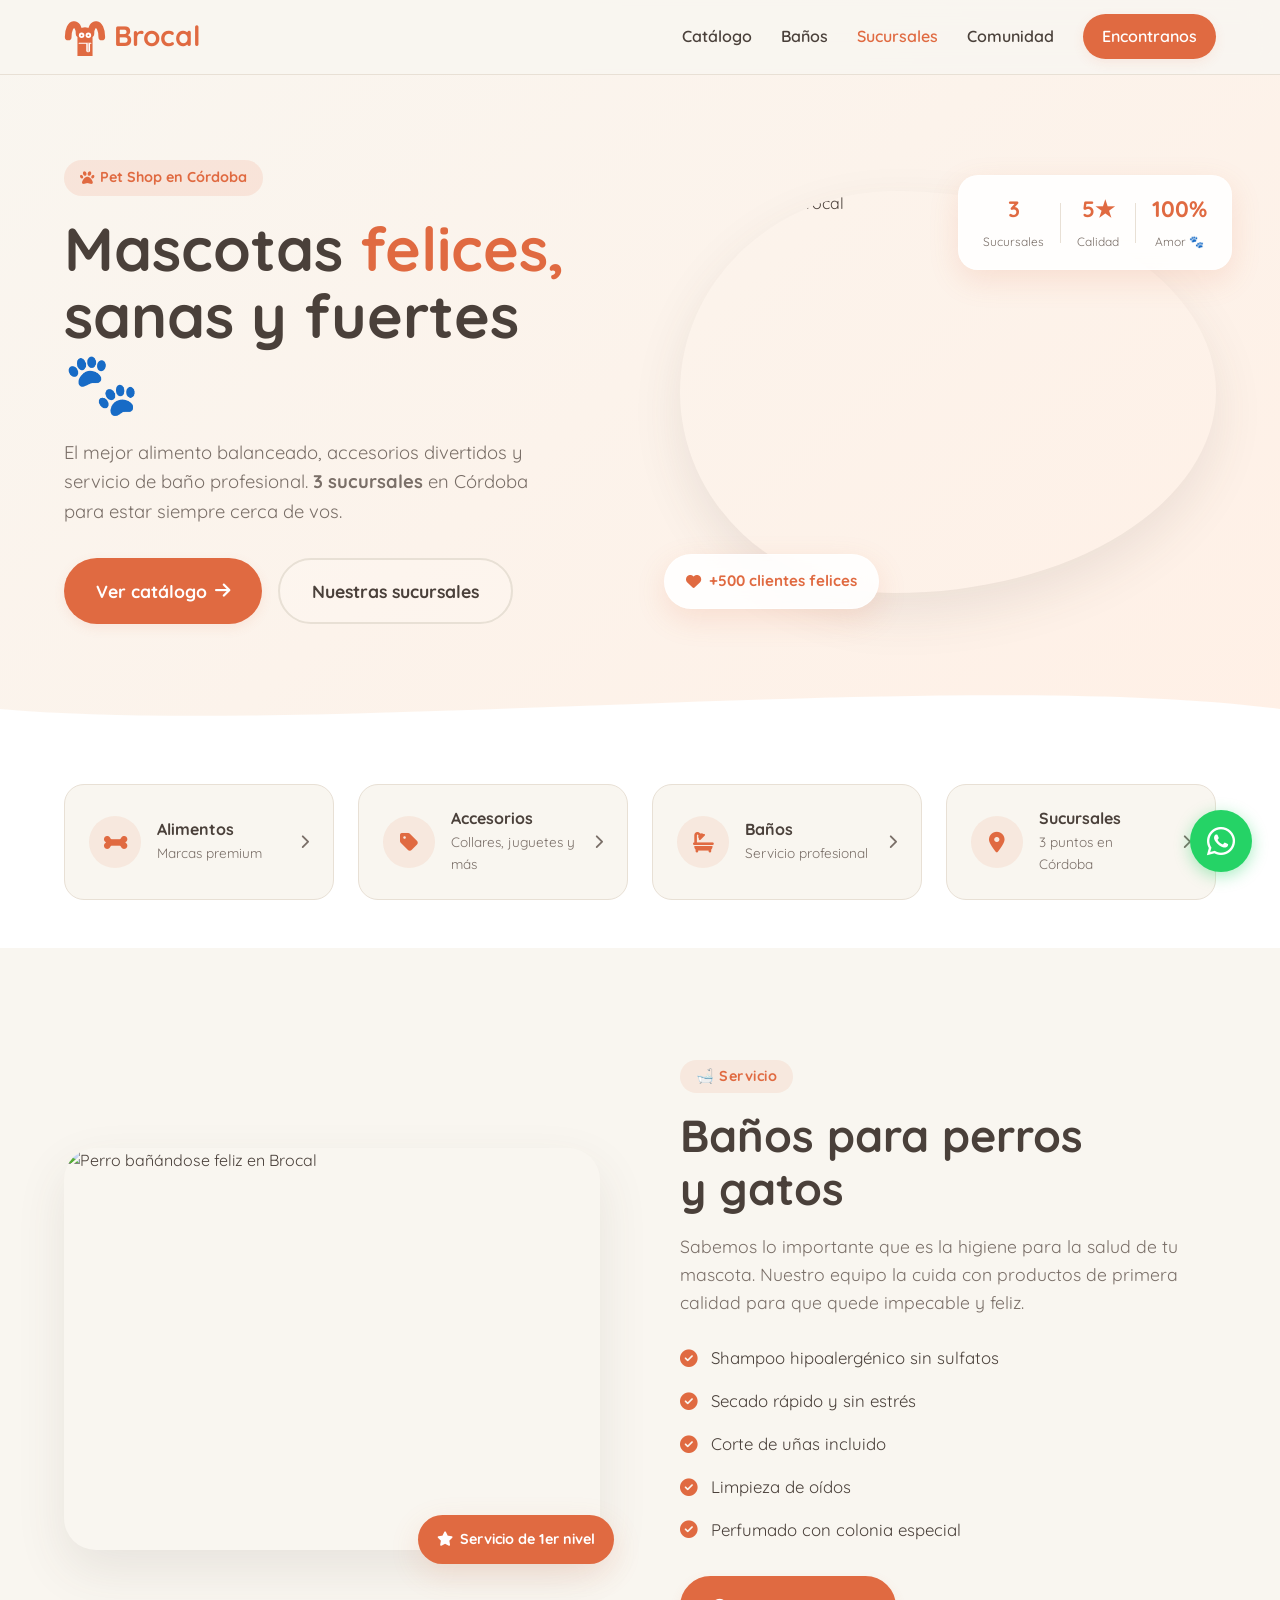
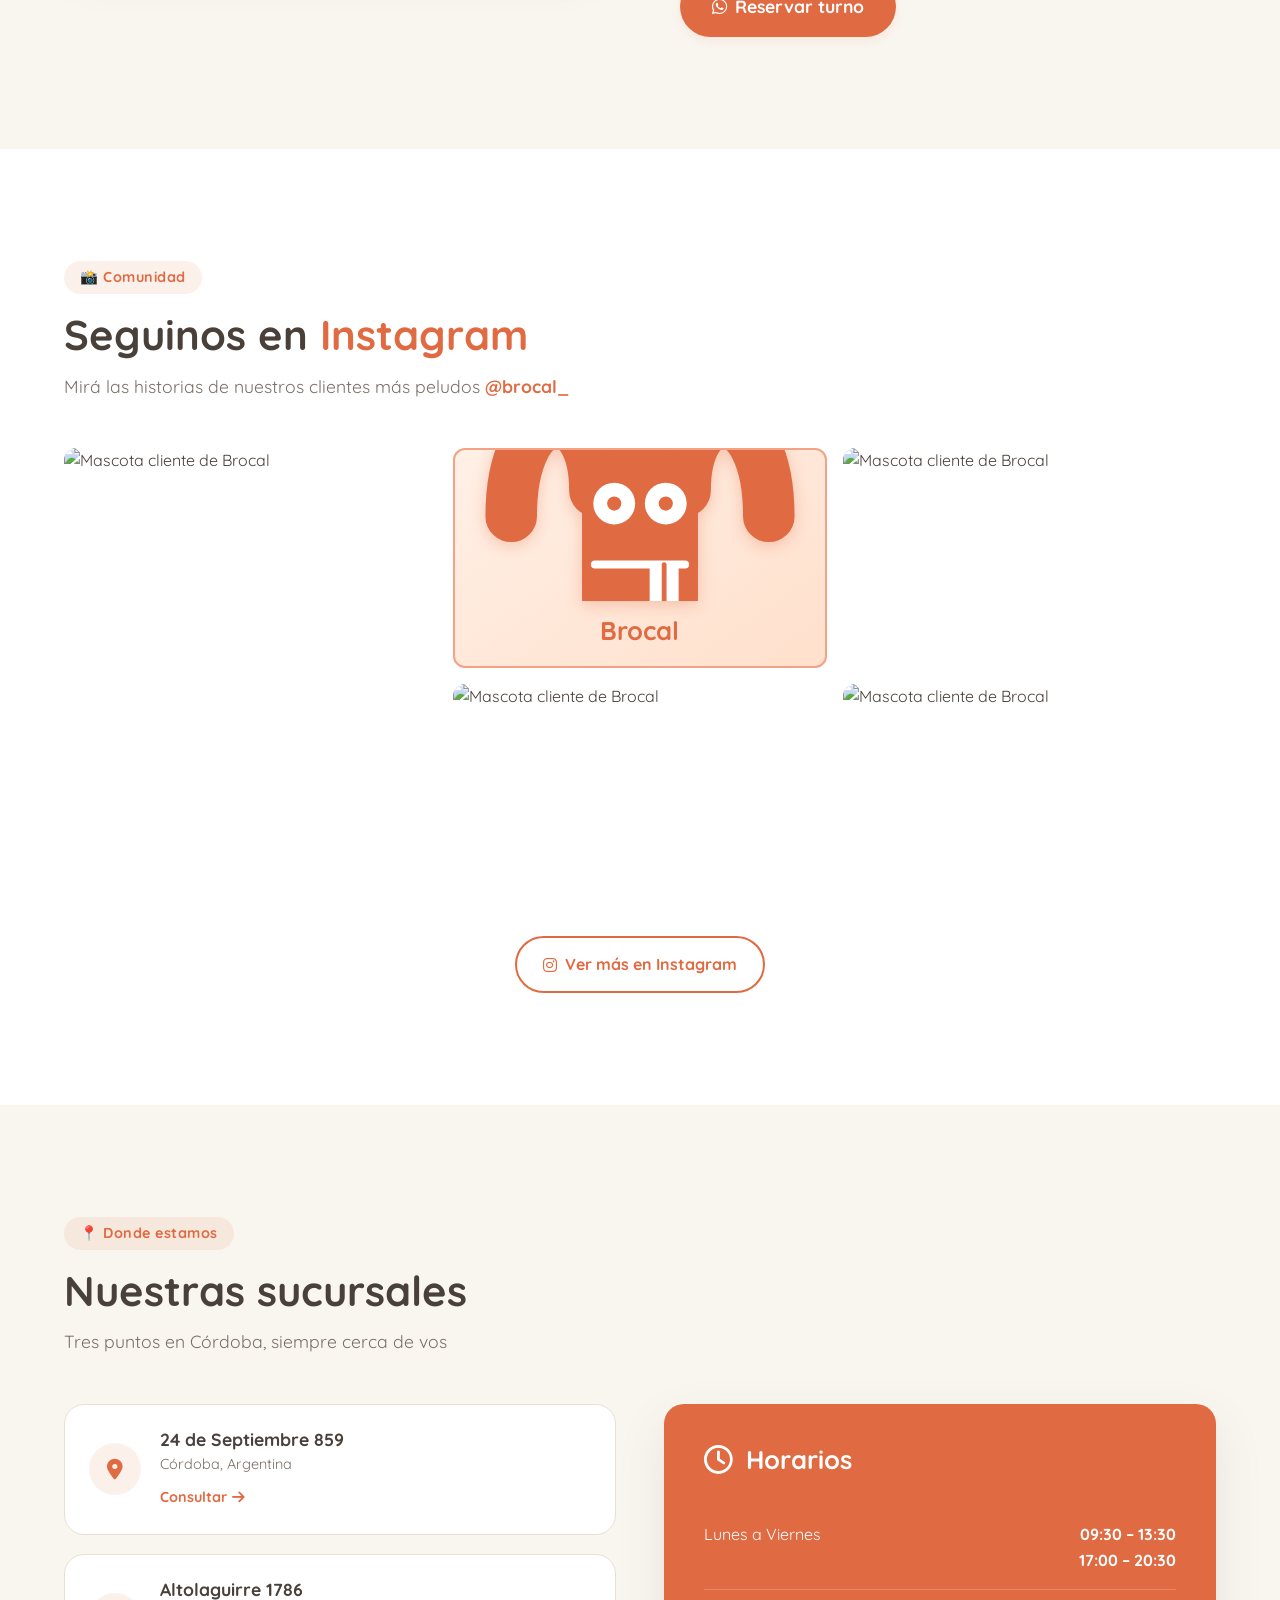
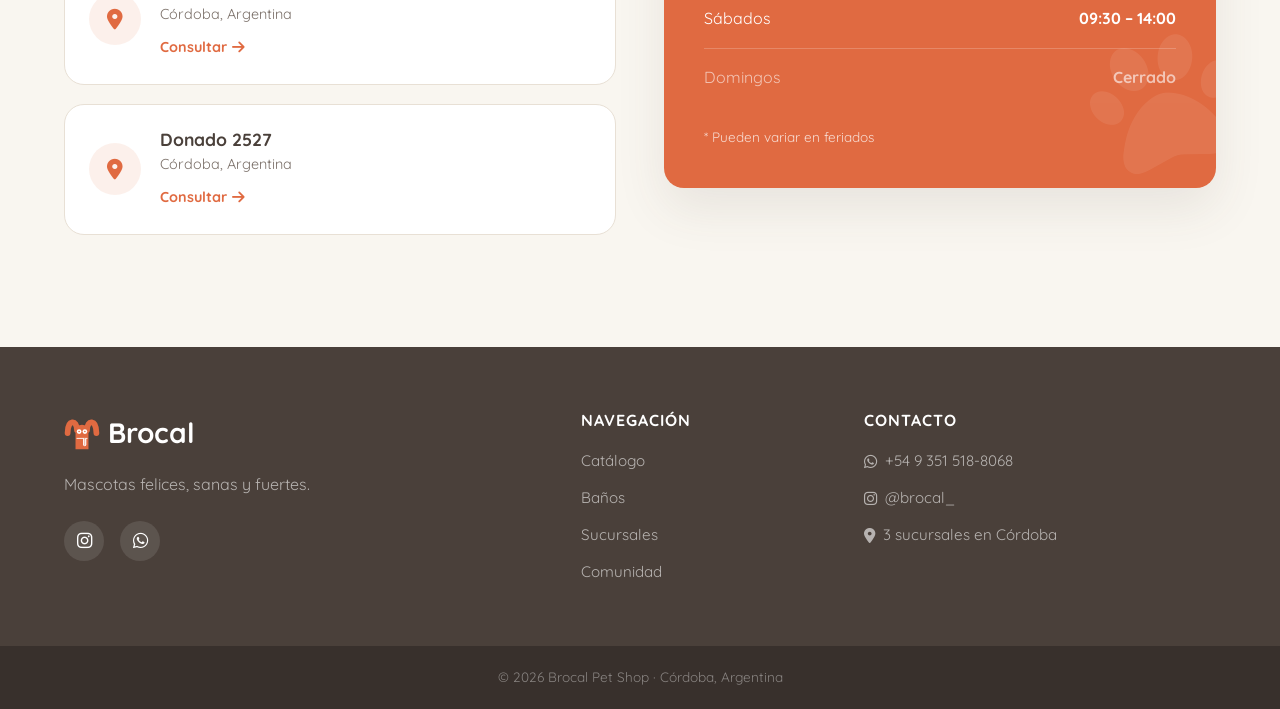
==== index.html @ 9fa0f892 "feat: initial commit Brocal landing page" ====
<!DOCTYPE html>
<html lang="es">
<head>
    <meta charset="UTF-8">
    <meta name="viewport" content="width=device-width, initial-scale=1.0">
    <title>Brocal | Mascotas felices, sanas y fuertes 🐾</title>
    <meta name="description" content="Brocal Pet Shop en Córdoba: Alimentos balanceados premium, accesorios para mascotas y servicio de baño profesional. 3 sucursales.">
    <meta name="keywords" content="pet shop cordoba, alimentos balanceados, accesorios mascotas, baños perros, brocal">
    <link rel="preconnect" href="https://fonts.googleapis.com">
    <link rel="preconnect" href="https://fonts.gstatic.com" crossorigin>
    <link href="https://fonts.googleapis.com/css2?family=Quicksand:wght@400;500;600;700&display=swap" rel="stylesheet">
    <link rel="stylesheet" href="https://cdnjs.cloudflare.com/ajax/libs/font-awesome/6.4.0/css/all.min.css">
    <link rel="stylesheet" href="style.css">
</head>
<body>

    <!-- Floating WhatsApp Button -->
    <a href="https://wa.me/5493515188068?text=Hola%20Brocal!%20Vi%20su%20p%C3%A1gina%20y%20quiero%20consultar." class="floating-wa" target="_blank" rel="noopener noreferrer" aria-label="Escribinos por WhatsApp">
        <i class="fab fa-whatsapp"></i>
        <span class="wa-tooltip">¡Escribinos!</span>
    </a>

    <!-- Navbar -->
    <header class="navbar" id="navbar">
        <div class="container nav-content">
            <a href="index.html" class="logo">
                <img src="logo.svg" alt="Brocal Logo" class="logo-img">
                <span class="logo-text">Brocal</span>
            </a>
            <nav class="nav-links" id="nav-links">
                <a href="catalogo.html">Catálogo</a>
                <a href="#banos">Baños</a>
                <a href="#sucursales">Sucursales</a>
                <a href="#galeria">Comunidad</a>
                <a href="#sucursales" class="btn btn-primary nav-cta">
                    Encontranos
                </a>
            </nav>
            <button class="hamburger" id="hamburger" aria-label="Menú">
                <span></span><span></span><span></span>
            </button>
        </div>
    </header>

    <main>
        <!-- Hero Section -->
        <section class="hero">
            <div class="container hero-content">
                <div class="hero-text" data-aos="fade-right">
                    <div class="hero-badge"><i class="fas fa-paw"></i> Pet Shop en Córdoba</div>
                    <h1>Mascotas <span class="highlight">felices,</span><br>sanas y fuertes 🐾</h1>
                    <p>El mejor alimento balanceado, accesorios divertidos y servicio de baño profesional. <strong>3 sucursales</strong> en Córdoba para estar siempre cerca de vos.</p>
                    <div class="hero-ctas">
                        <a href="catalogo.html" class="btn btn-primary btn-large">
                            Ver catálogo <i class="fas fa-arrow-right"></i>
                        </a>
                        <a href="#sucursales" class="btn btn-ghost btn-large">
                            Nuestras sucursales
                        </a>
                    </div>
                </div>
                <div class="hero-image-wrapper" data-aos="fade-left">
                    <img src="https://images.unsplash.com/photo-1543466835-00a7907e9de1?ixlib=rb-4.0.3&auto=format&fit=crop&w=800&q=80" alt="Perro feliz en Brocal" class="hero-image">
                    <div class="glass-badge">
                        <i class="fas fa-heart"></i> +500 clientes felices
                    </div>
                    <div class="hero-stats">
                        <div class="stat"><strong>3</strong><span>Sucursales</span></div>
                        <div class="stat-divider"></div>
                        <div class="stat"><strong>5★</strong><span>Calidad</span></div>
                        <div class="stat-divider"></div>
                        <div class="stat"><strong>100%</strong><span>Amor 🐾</span></div>
                    </div>
                </div>
            </div>
            <div class="hero-wave">
                <svg xmlns="http://www.w3.org/2000/svg" viewBox="0 0 1440 100" preserveAspectRatio="none">
                    <path d="M0,60 C360,100 1080,0 1440,60 L1440,100 L0,100 Z" fill="#ffffff"/>
                </svg>
            </div>
        </section>

        <!-- Services Strip -->
        <section class="services-strip">
            <div class="container">
                <div class="strip-grid">
                    <a href="catalogo.html#alimentos" class="strip-card">
                        <div class="strip-icon"><i class="fas fa-bone"></i></div>
                        <div><h3>Alimentos</h3><p>Marcas premium</p></div>
                        <i class="fas fa-chevron-right strip-arrow"></i>
                    </a>
                    <a href="catalogo.html#accesorios" class="strip-card">
                        <div class="strip-icon"><i class="fas fa-tag"></i></div>
                        <div><h3>Accesorios</h3><p>Collares, juguetes y más</p></div>
                        <i class="fas fa-chevron-right strip-arrow"></i>
                    </a>
                    <a href="#banos" class="strip-card">
                        <div class="strip-icon"><i class="fas fa-bath"></i></div>
                        <div><h3>Baños</h3><p>Servicio profesional</p></div>
                        <i class="fas fa-chevron-right strip-arrow"></i>
                    </a>
                    <a href="#sucursales" class="strip-card">
                        <div class="strip-icon"><i class="fas fa-map-marker-alt"></i></div>
                        <div><h3>Sucursales</h3><p>3 puntos en Córdoba</p></div>
                        <i class="fas fa-chevron-right strip-arrow"></i>
                    </a>
                </div>
            </div>
        </section>

        <!-- Bath Service Section -->
        <section id="banos" class="bath-service">
            <div class="container bath-content">
                <div class="bath-image" data-aos="fade-right">
                    <img src="https://images.unsplash.com/photo-1516734212186-a967f81ad0d7?ixlib=rb-4.0.3&auto=format&fit=crop&w=700&q=80" alt="Perro bañándose feliz en Brocal">
                    <div class="bath-badge"><i class="fas fa-star"></i> Servicio de 1er nivel</div>
                </div>
                <div class="bath-text" data-aos="fade-left">
                    <div class="section-tag">🛁 Servicio</div>
                    <h2>Baños para perros<br>y gatos</h2>
                    <p>Sabemos lo importante que es la higiene para la salud de tu mascota. Nuestro equipo la cuida con productos de primera calidad para que quede impecable y feliz.</p>
                    <ul class="bath-features">
                        <li><i class="fas fa-check-circle"></i> Shampoo hipoalergénico sin sulfatos</li>
                        <li><i class="fas fa-check-circle"></i> Secado rápido y sin estrés</li>
                        <li><i class="fas fa-check-circle"></i> Corte de uñas incluido</li>
                        <li><i class="fas fa-check-circle"></i> Limpieza de oídos</li>
                        <li><i class="fas fa-check-circle"></i> Perfumado con colonia especial</li>
                    </ul>
                    <a href="https://wa.me/5493515188068?text=Hola%20Brocal!%20Quiero%20reservar%20un%20turno%20de%20ba%C3%B1o." class="btn btn-primary btn-large" target="_blank">
                        <i class="fab fa-whatsapp"></i> Reservar turno
                    </a>
                </div>
            </div>
        </section>

        <!-- Gallery / Instagram Section -->
        <section id="galeria" class="gallery">
            <div class="container">
                <div class="section-tag" style="text-align:center">📸 Comunidad</div>
                <h2 class="section-title">Seguinos en <span class="highlight">Instagram</span></h2>
                <p class="section-subtitle">Mirá las historias de nuestros clientes más peludos <span>@brocal_</span></p>
                
                <div class="gallery-grid">
                    <a href="https://instagram.com/brocal_" target="_blank" class="ig-post ig-post--brand">
                        <div class="ig-brand-card">
                            <img src="logo.svg" alt="Brocal Mascota" class="ig-brand-logo">
                            <span class="ig-brand-name">Brocal</span>
                            <span class="ig-brand-tag">@brocal_</span>
                        </div>
                        <div class="ig-overlay"><i class="fab fa-instagram"></i></div>
                    </a>
                    <a href="https://instagram.com/brocal_" target="_blank" class="ig-post">
                        <img src="https://images.unsplash.com/photo-1583337130417-3346a1be7dee?ixlib=rb-4.0.3&auto=format&fit=crop&w=500&q=60" alt="Mascota cliente de Brocal">
                        <div class="ig-overlay"><i class="fab fa-instagram"></i></div>
                    </a>
                    <a href="https://instagram.com/brocal_" target="_blank" class="ig-post ig-post--large">
                        <img src="https://images.unsplash.com/photo-1537151608804-ea6f23c360fd?ixlib=rb-4.0.3&auto=format&fit=crop&w=500&q=60" alt="Mascota cliente de Brocal">
                        <div class="ig-overlay"><i class="fab fa-instagram"></i></div>
                    </a>
                    <a href="https://instagram.com/brocal_" target="_blank" class="ig-post">
                        <img src="https://images.unsplash.com/photo-1548199973-03cce0bbc87b?ixlib=rb-4.0.3&auto=format&fit=crop&w=500&q=60" alt="Mascota cliente de Brocal">
                        <div class="ig-overlay"><i class="fab fa-instagram"></i></div>
                    </a>
                    <a href="https://instagram.com/brocal_" target="_blank" class="ig-post">
                        <img src="https://images.unsplash.com/photo-1587300003388-59208cc962cb?ixlib=rb-4.0.3&auto=format&fit=crop&w=500&q=60" alt="Mascota cliente de Brocal">
                        <div class="ig-overlay"><i class="fab fa-instagram"></i></div>
                    </a>
                </div>
                
                <div class="text-center mt-4">
                    <a href="https://instagram.com/brocal_" target="_blank" class="btn btn-secondary">
                        <i class="fab fa-instagram"></i> Ver más en Instagram
                    </a>
                </div>
            </div>
        </section>

        <!-- Locations & Hours -->
        <section id="sucursales" class="locations">
            <div class="container">
                <div class="section-tag" style="text-align:center">📍 Donde estamos</div>
                <h2 class="section-title">Nuestras sucursales</h2>
                <p class="section-subtitle">Tres puntos en Córdoba, siempre cerca de vos</p>
                
                <div class="locations-content">
                    <div class="locations-cards">
                        <div class="branch-card">
                            <div class="branch-icon"><i class="fas fa-map-marker-alt"></i></div>
                            <div class="branch-info">
                                <h3>24 de Septiembre 859</h3>
                                <p>Córdoba, Argentina</p>
                                <a href="https://wa.me/5493515188068?text=Hola!%20Consulta%20sobre%20la%20sucursal%20de%2024%20de%20Septiembre" target="_blank" class="branch-cta">Consultar <i class="fas fa-arrow-right"></i></a>
                            </div>
                        </div>
                        <div class="branch-card">
                            <div class="branch-icon"><i class="fas fa-map-marker-alt"></i></div>
                            <div class="branch-info">
                                <h3>Altolaguirre 1786</h3>
                                <p>Córdoba, Argentina</p>
                                <a href="https://wa.me/5493515188068?text=Hola!%20Consulta%20sobre%20la%20sucursal%20de%20Altolaguirre" target="_blank" class="branch-cta">Consultar <i class="fas fa-arrow-right"></i></a>
                            </div>
                        </div>
                        <div class="branch-card">
                            <div class="branch-icon"><i class="fas fa-map-marker-alt"></i></div>
                            <div class="branch-info">
                                <h3>Donado 2527</h3>
                                <p>Córdoba, Argentina</p>
                                <a href="https://wa.me/5493515188068?text=Hola!%20Consulta%20sobre%20la%20sucursal%20de%20Donado" target="_blank" class="branch-cta">Consultar <i class="fas fa-arrow-right"></i></a>
                            </div>
                        </div>
                    </div>
                    
                    <div class="hours-card">
                        <div class="hours-header">
                            <i class="far fa-clock"></i>
                            <h3>Horarios</h3>
                        </div>
                        <ul class="hours-list">
                            <li>
                                <span>Lunes a Viernes</span>
                                <span>09:30 – 13:30<br>17:00 – 20:30</span>
                            </li>
                            <li>
                                <span>Sábados</span>
                                <span>09:30 – 14:00</span>
                            </li>
                            <li class="closed">
                                <span>Domingos</span>
                                <span>Cerrado</span>
                            </li>
                        </ul>
                        <p class="hours-note">* Pueden variar en feriados</p>
                    </div>
                </div>
            </div>
        </section>
    </main>

    <!-- Footer -->
    <footer>
        <div class="container footer-content">
            <div class="footer-brand">
                <a href="index.html" class="logo">
                    <img src="logo.svg" alt="Brocal Logo" class="logo-img logo-img--footer">
                    <span class="logo-text logo-text--footer">Brocal</span>
                </a>
                <p>Mascotas felices, sanas y fuertes.</p>
                <div class="footer-social">
                    <a href="https://instagram.com/brocal_" target="_blank" aria-label="Instagram"><i class="fab fa-instagram"></i></a>
                    <a href="https://wa.me/5493515188068" target="_blank" aria-label="WhatsApp"><i class="fab fa-whatsapp"></i></a>
                </div>
            </div>
            
            <div class="footer-links">
                <h4>Navegación</h4>
                <a href="catalogo.html">Catálogo</a>
                <a href="#banos">Baños</a>
                <a href="#sucursales">Sucursales</a>
                <a href="#galeria">Comunidad</a>
            </div>

            <div class="footer-contact">
                <h4>Contacto</h4>
                <a href="https://wa.me/5493515188068" target="_blank"><i class="fab fa-whatsapp"></i> +54 9 351 518-8068</a>
                <a href="https://instagram.com/brocal_" target="_blank"><i class="fab fa-instagram"></i> @brocal_</a>
                <a href="#sucursales"><i class="fas fa-map-marker-alt"></i> 3 sucursales en Córdoba</a>
            </div>
        </div>
        <div class="footer-bottom">
            <div class="container">
                <p>&copy; 2026 Brocal Pet Shop · Córdoba, Argentina</p>
            </div>
        </div>
    </footer>

    <script src="script.js"></script>
</body>
</html>
---- style.css ----
:root {
    --clr-primary: #E06A41;
    --clr-primary-dark: #C5532E;
    --clr-primary-light: #F4A285;
    --clr-bg: #F9F6F0;
    --clr-bg-alt: #FFFFFF;
    --clr-text: #4A403A;
    --clr-text-light: #7A6F68;
    --clr-border: #E8E0D5;
    --font-main: 'Quicksand', sans-serif;
    --shadow-sm: 0 4px 12px rgba(224, 106, 65, 0.1);
    --shadow-md: 0 10px 30px rgba(224, 106, 65, 0.15);
    --shadow-lg: 0 20px 50px rgba(74, 64, 58, 0.1);
    --transition: all 0.3s cubic-bezier(0.25, 0.8, 0.25, 1);
    --radius-sm: 12px;
    --radius-md: 20px;
    --radius-lg: 32px;
    --radius-full: 9999px;
}

*, *::before, *::after { margin: 0; padding: 0; box-sizing: border-box; }
html { scroll-behavior: smooth; }
body { font-family: var(--font-main); background-color: var(--clr-bg); color: var(--clr-text); line-height: 1.6; overflow-x: hidden; }
img { max-width: 100%; height: auto; display: block; }
a { text-decoration: none; color: inherit; transition: var(--transition); }
ul { list-style: none; }
.container { width: 100%; max-width: 1200px; margin: 0 auto; padding: 0 24px; }
.text-center { text-align: center; }
.mt-4 { margin-top: 2rem; }

/* ── Buttons ── */
.btn {
    display: inline-flex; align-items: center; justify-content: center;
    gap: 0.5rem; padding: 0.85rem 1.6rem; border-radius: var(--radius-full);
    font-weight: 700; font-size: 1rem; cursor: pointer; border: none;
    font-family: var(--font-main); transition: var(--transition);
}
.btn-primary { background: var(--clr-primary); color: #fff; box-shadow: var(--shadow-sm); }
.btn-primary:hover { background: var(--clr-primary-dark); transform: translateY(-2px); box-shadow: var(--shadow-md); color: #fff; }
.btn-secondary { background: transparent; color: var(--clr-primary); border: 2px solid var(--clr-primary); }
.btn-secondary:hover { background: var(--clr-primary); color: #fff; }
.btn-ghost { background: rgba(255,255,255,0.15); color: var(--clr-text); border: 2px solid var(--clr-border); }
.btn-ghost:hover { background: var(--clr-bg-alt); }
.btn-large { padding: 1.05rem 2rem; font-size: 1.1rem; }

/* ── Section helpers ── */
h1, h2, h3, h4 { font-weight: 700; line-height: 1.2; color: var(--clr-text); }
.section-title { font-size: clamp(1.8rem, 4vw, 2.6rem); margin-bottom: 0.75rem; }
.section-subtitle { font-size: 1.1rem; color: var(--clr-text-light); margin-bottom: 3rem; }
.section-subtitle span { font-weight: 700; color: var(--clr-primary); }
.highlight { color: var(--clr-primary); }
.section-tag {
    display: inline-block; background: rgba(224,106,65,0.1);
    color: var(--clr-primary); font-weight: 700; font-size: 0.9rem;
    padding: 0.3rem 1rem; border-radius: var(--radius-full);
    margin-bottom: 1rem; letter-spacing: 0.5px;
}

/* ── Navbar ── */
.navbar {
    position: fixed; top: 0; left: 0; width: 100%;
    background: rgba(249,246,240,0.92);
    backdrop-filter: blur(14px); -webkit-backdrop-filter: blur(14px);
    z-index: 1000; padding: 0.9rem 0;
    border-bottom: 1px solid var(--clr-border);
    transition: var(--transition);
}
.navbar.scrolled { padding: 0.5rem 0; box-shadow: var(--shadow-sm); }
.nav-content { display: flex; justify-content: space-between; align-items: center; }
.logo { display: flex; align-items: center; gap: 0.5rem; }
.logo-img { width: 42px; height: 42px; }
.logo-img--footer { width: 36px; height: 36px; }
.logo-text { font-size: 1.75rem; font-weight: 700; color: var(--clr-primary); }
.logo-text--footer { color: #fff; }
.nav-links { display: flex; align-items: center; gap: 1.8rem; }
.nav-links a { font-weight: 600; font-size: 1rem; position: relative; }
.nav-links a:not(.btn)::after {
    content: ''; position: absolute; bottom: -4px; left: 0;
    width: 0; height: 2px; background: var(--clr-primary); transition: var(--transition);
}
.nav-links a:not(.btn):hover { color: var(--clr-primary); }
.nav-links a:not(.btn):hover::after { width: 100%; }
.nav-links a.active { color: var(--clr-primary); }

/* Hamburger */
.hamburger {
    display: none; flex-direction: column; gap: 5px;
    background: none; border: none; cursor: pointer; padding: 4px;
}
.hamburger span {
    display: block; width: 26px; height: 3px;
    background: var(--clr-text); border-radius: 3px; transition: var(--transition);
}
.hamburger.open span:nth-child(1) { transform: translateY(8px) rotate(45deg); }
.hamburger.open span:nth-child(2) { opacity: 0; }
.hamburger.open span:nth-child(3) { transform: translateY(-8px) rotate(-45deg); }
.nav-cta { padding: 0.6rem 1.2rem; font-size: 0.95rem; }

/* ── Hero ── */
.hero {
    position: relative; padding: 10rem 0 7rem;
    background: linear-gradient(140deg, var(--clr-bg) 0%, #FFF0E6 100%);
    overflow: hidden;
}
.hero-content { display: flex; align-items: center; gap: 5rem; }
.hero-text { flex: 1; }
.hero-badge {
    display: inline-flex; align-items: center; gap: 0.4rem;
    background: rgba(224,106,65,0.12); color: var(--clr-primary);
    padding: 0.4rem 1rem; border-radius: var(--radius-full);
    font-weight: 700; font-size: 0.9rem; margin-bottom: 1.2rem;
}
.hero-text h1 {
    font-size: clamp(2.4rem, 5vw, 3.8rem);
    margin-bottom: 1.4rem; line-height: 1.1; color: var(--clr-text);
}
.hero-text p { font-size: 1.15rem; color: var(--clr-text-light); margin-bottom: 2rem; max-width: 500px; }
.hero-ctas { display: flex; gap: 1rem; flex-wrap: wrap; }

.hero-image-wrapper { flex: 1; position: relative; }
.hero-image {
    width: 100%; border-radius: 40% 60% 60% 40% / 50% 50% 50% 50%;
    box-shadow: var(--shadow-lg); object-fit: cover; aspect-ratio: 4/3;
    animation: float 6s ease-in-out infinite;
}
.glass-badge {
    position: absolute; bottom: -16px; left: -16px;
    background: rgba(255,255,255,0.88); backdrop-filter: blur(12px);
    padding: 0.9rem 1.3rem; border-radius: var(--radius-full);
    display: flex; align-items: center; gap: 0.5rem;
    font-weight: 700; font-size: 0.95rem; color: var(--clr-primary);
    box-shadow: var(--shadow-md); border: 1px solid rgba(255,255,255,0.6);
    animation: float 5s ease-in-out infinite reverse;
}
.hero-stats {
    position: absolute; top: -16px; right: -16px;
    background: rgba(255,255,255,0.88); backdrop-filter: blur(12px);
    padding: 1rem 1.5rem; border-radius: var(--radius-md);
    display: flex; align-items: center; gap: 1rem;
    box-shadow: var(--shadow-md); border: 1px solid rgba(255,255,255,0.6);
}
.stat { text-align: center; }
.stat strong { display: block; font-size: 1.4rem; color: var(--clr-primary); }
.stat span { font-size: 0.75rem; color: var(--clr-text-light); }
.stat-divider { width: 1px; height: 40px; background: var(--clr-border); }
.hero-wave { position: absolute; bottom: -1px; left: 0; width: 100%; line-height: 0; }
.hero-wave svg { display: block; width: 100%; height: 70px; }

@keyframes float { 0%,100%{transform:translateY(0)} 50%{transform:translateY(-12px)} }

/* ── Services Strip ── */
.services-strip { padding: 3rem 0; background: #fff; }
.strip-grid {
    display: grid; grid-template-columns: repeat(4,1fr); gap: 1.5rem;
}
.strip-card {
    display: flex; align-items: center; gap: 1rem;
    padding: 1.5rem; border-radius: var(--radius-md);
    border: 1.5px solid var(--clr-border); background: var(--clr-bg);
    transition: var(--transition); cursor: pointer;
}
.strip-card:hover {
    border-color: var(--clr-primary-light);
    box-shadow: var(--shadow-sm); transform: translateY(-3px);
    background: #fff;
}
.strip-icon {
    width: 52px; height: 52px; min-width: 52px;
    background: rgba(224,106,65,0.1); border-radius: 50%;
    display: flex; align-items: center; justify-content: center;
    font-size: 1.3rem; color: var(--clr-primary); transition: var(--transition);
}
.strip-card:hover .strip-icon { background: var(--clr-primary); color: #fff; }
.strip-card h3 { font-size: 1rem; margin-bottom: 0.2rem; }
.strip-card p { font-size: 0.85rem; color: var(--clr-text-light); }
.strip-arrow { margin-left: auto; color: var(--clr-text-light); font-size: 0.9rem; transition: var(--transition); }
.strip-card:hover .strip-arrow { color: var(--clr-primary); transform: translateX(4px); }

/* ── Bath Service ── */
.bath-service { padding: 7rem 0; background: var(--clr-bg); }
.bath-content { display: flex; align-items: center; gap: 5rem; }
.bath-image { flex: 1; position: relative; }
.bath-image img {
    width: 100%; border-radius: var(--radius-lg);
    box-shadow: var(--shadow-lg); aspect-ratio: 4/3; object-fit: cover;
}
.bath-badge {
    position: absolute; bottom: -14px; right: -14px;
    background: var(--clr-primary); color: #fff;
    padding: 0.8rem 1.2rem; border-radius: var(--radius-full);
    font-weight: 700; font-size: 0.9rem; box-shadow: var(--shadow-md);
    display: flex; align-items: center; gap: 0.4rem;
}
.bath-text { flex: 1; }
.bath-text h2 { font-size: clamp(2rem, 4vw, 2.8rem); margin-bottom: 1rem; }
.bath-text p { font-size: 1.1rem; color: var(--clr-text-light); margin-bottom: 1.8rem; }
.bath-features { display: flex; flex-direction: column; gap: 1rem; margin-bottom: 2rem; }
.bath-features li { display: flex; align-items: center; gap: 0.8rem; font-size: 1.05rem; }
.bath-features i { color: var(--clr-primary); font-size: 1.1rem; }

/* Gallery Instagram */
.gallery { padding: 7rem 0; background: #fff; }
.gallery-grid {
    display: grid;
    grid-template-columns: repeat(3, 1fr);
    grid-template-rows: 220px 220px;
    gap: 1rem; margin-bottom: 2rem;
}
.ig-post { position: relative; overflow: hidden; border-radius: var(--radius-sm); cursor: pointer; }
.ig-post:nth-child(3) { grid-row: 1 / 3; }
.ig-post img { width: 100%; height: 100%; object-fit: cover; transition: transform 0.4s ease; }
.ig-overlay {
    position: absolute; inset: 0;
    background: rgba(224,106,65,0.75);
    display: flex; align-items: center; justify-content: center;
    opacity: 0; transition: var(--transition);
}
.ig-overlay i { font-size: 2.5rem; color: #fff; transform: scale(0.5); transition: var(--transition); }
.ig-post:hover img { transform: scale(1.06); }
.ig-post:hover .ig-overlay { opacity: 1; }
.ig-post:hover .ig-overlay i { transform: scale(1); }

/* Branded mascot card in gallery */
.ig-post--brand {
    background: linear-gradient(145deg, #FFF0E6, #FFE0CC);
    border: 2px solid var(--clr-primary-light);
}
.ig-brand-card {
    width: 100%; height: 100%;
    display: flex; flex-direction: column;
    align-items: center; justify-content: center;
    gap: 0.6rem; padding: 1.5rem;
    transition: transform 0.4s ease;
}
.ig-post--brand:hover .ig-brand-card { transform: scale(1.04); }
.ig-brand-logo {
    width: 80px; height: 80px;
    filter: drop-shadow(0 4px 8px rgba(224,106,65,0.3));
}
.ig-brand-name {
    font-family: var(--font-main); font-size: 1.6rem;
    font-weight: 700; color: var(--clr-primary);
}
.ig-brand-tag {
    font-family: var(--font-main); font-size: 0.9rem;
    font-weight: 600; color: var(--clr-text-light);
}

/* ── Locations ── */
.locations { padding: 7rem 0; background: var(--clr-bg); }
.locations-content { display: grid; grid-template-columns: 1fr 1fr; gap: 3rem; margin-top: 3rem; align-items: start; }
.locations-cards { display: flex; flex-direction: column; gap: 1.2rem; }
.branch-card {
    display: flex; align-items: center; gap: 1.2rem;
    background: #fff; padding: 1.5rem; border-radius: var(--radius-md);
    border: 1.5px solid var(--clr-border); transition: var(--transition);
}
.branch-card:hover { border-color: var(--clr-primary-light); box-shadow: var(--shadow-sm); transform: translateX(4px); }
.branch-icon {
    width: 52px; height: 52px; min-width: 52px;
    background: rgba(224,106,65,0.1); border-radius: 50%;
    display: flex; align-items: center; justify-content: center;
    font-size: 1.3rem; color: var(--clr-primary);
}
.branch-info h3 { font-size: 1.1rem; margin-bottom: 0.2rem; }
.branch-info p { font-size: 0.9rem; color: var(--clr-text-light); margin-bottom: 0.5rem; }
.branch-cta { font-size: 0.9rem; font-weight: 700; color: var(--clr-primary); display: inline-flex; align-items: center; gap: 0.3rem; }
.branch-cta:hover { gap: 0.6rem; }

.hours-card {
    background: var(--clr-primary); color: #fff;
    padding: 2.5rem; border-radius: var(--radius-md);
    box-shadow: var(--shadow-lg); position: relative; overflow: hidden;
}
.hours-card::after {
    content: '\f1b0'; font-family: 'Font Awesome 6 Free'; font-weight: 900;
    position: absolute; bottom: -30px; right: -20px;
    font-size: 9rem; opacity: 0.08; transform: rotate(-15deg);
}
.hours-header { display: flex; align-items: center; gap: 0.8rem; margin-bottom: 2rem; }
.hours-header i { font-size: 1.8rem; }
.hours-header h3 { color: #fff; font-size: 1.6rem; margin: 0; }
.hours-list li {
    display: flex; justify-content: space-between; align-items: flex-start;
    padding: 1rem 0; border-bottom: 1px solid rgba(255,255,255,0.2);
    font-size: 1rem;
}
.hours-list li.closed { opacity: 0.6; }
.hours-list li:last-child { border-bottom: none; }
.hours-list li span:last-child { font-weight: 700; text-align: right; }
.hours-note { margin-top: 1.2rem; font-size: 0.85rem; opacity: 0.75; }

/* ── Footer ── */
footer { background: var(--clr-text); color: #fff; padding: 4rem 0 0; }
.footer-content { display: grid; grid-template-columns: 2fr 1fr 1.5fr; gap: 3rem; margin-bottom: 3rem; }
.footer-brand p { color: rgba(255,255,255,0.6); margin-top: 1rem; margin-bottom: 1.5rem; }
.footer-social { display: flex; gap: 1rem; }
.footer-social a {
    width: 40px; height: 40px; background: rgba(255,255,255,0.1);
    border-radius: 50%; display: flex; align-items: center; justify-content: center;
    font-size: 1.1rem; transition: var(--transition);
}
.footer-social a:hover { background: var(--clr-primary); color: #fff; }
.footer-links, .footer-contact { display: flex; flex-direction: column; }
.footer-links h4, .footer-contact h4 { color: #fff; font-size: 1rem; margin-bottom: 1.2rem; text-transform: uppercase; letter-spacing: 1px; }
.footer-links a, .footer-contact a {
    color: rgba(255,255,255,0.6); margin-bottom: 0.8rem;
    display: flex; align-items: center; gap: 0.5rem; font-size: 0.95rem;
}
.footer-links a:hover, .footer-contact a:hover { color: var(--clr-primary-light); }
.footer-bottom {
    background: rgba(0,0,0,0.25); padding: 1.3rem 0;
    text-align: center; color: rgba(255,255,255,0.4); font-size: 0.85rem;
}

/* ── Floating WA ── */
.floating-wa {
    position: fixed; bottom: 28px; right: 28px;
    width: 62px; height: 62px; background: #25D366; color: #fff;
    border-radius: 50%; display: flex; align-items: center; justify-content: center;
    font-size: 2rem; box-shadow: 0 4px 16px rgba(37,211,102,0.4);
    z-index: 999; transition: var(--transition); animation: pulse 2.5s infinite;
}
.floating-wa:hover { transform: scale(1.12); color: #fff; }
.wa-tooltip {
    position: absolute; right: 72px; white-space: nowrap;
    background: #333; color: #fff; font-size: 0.85rem; font-family: var(--font-main);
    font-weight: 600; padding: 0.5rem 0.9rem; border-radius: var(--radius-sm);
    opacity: 0; pointer-events: none; transition: var(--transition);
}
.floating-wa:hover .wa-tooltip { opacity: 1; }
@keyframes pulse {
    0%{box-shadow:0 0 0 0 rgba(37,211,102,0.5)}
    70%{box-shadow:0 0 0 16px rgba(37,211,102,0)}
    100%{box-shadow:0 0 0 0 rgba(37,211,102,0)}
}

/* ── Catalog Link styles ── */
.catalog-link { display: block; color: inherit; }
.catalog-link .catalog-item { border-radius: var(--radius-sm); overflow: hidden; }

/* ── Responsive ── */
@media (max-width: 1024px) {
    .strip-grid { grid-template-columns: repeat(2,1fr); }
    .footer-content { grid-template-columns: 1fr 1fr; }
    .footer-links { display: none; }
}
@media (max-width: 900px) {
    .hero-content, .bath-content { flex-direction: column; gap: 3rem; text-align: center; }
    .hero-text p, .bath-text p { margin: 1rem auto 1.5rem; }
    .hero-ctas { justify-content: center; }
    .bath-features li { justify-content: center; }
    .bath-image { order: -1; width: 100%; }
    .hero-stats { top: auto; bottom: -16px; right: 10px; }
    .locations-content { grid-template-columns: 1fr; }
    .gallery-grid { grid-template-columns: repeat(2,1fr); grid-template-rows: auto; }
    .ig-post:nth-child(3) { grid-row: auto; }
}
@media (max-width: 768px) {
    .hamburger { display: flex; }
    .nav-links {
        display: none; position: absolute; top: 100%; left: 0; width: 100%;
        background: rgba(249,246,240,0.98); backdrop-filter: blur(14px);
        flex-direction: column; padding: 1.5rem 2rem; gap: 1.2rem;
        border-bottom: 1px solid var(--clr-border); box-shadow: var(--shadow-md);
    }
    .nav-links.open { display: flex; }
    .nav-cta { width: 100%; justify-content: center; }
    .hero { padding: 8rem 0 5rem; }
    .strip-grid { grid-template-columns: 1fr 1fr; }
    .gallery-grid { grid-template-columns: 1fr 1fr; }
    .footer-content { grid-template-columns: 1fr; }
}
@media (max-width: 480px) {
    .strip-grid { grid-template-columns: 1fr; }
    .hero-stats { display: none; }
    .gallery-grid { grid-template-columns: 1fr 1fr; }
}
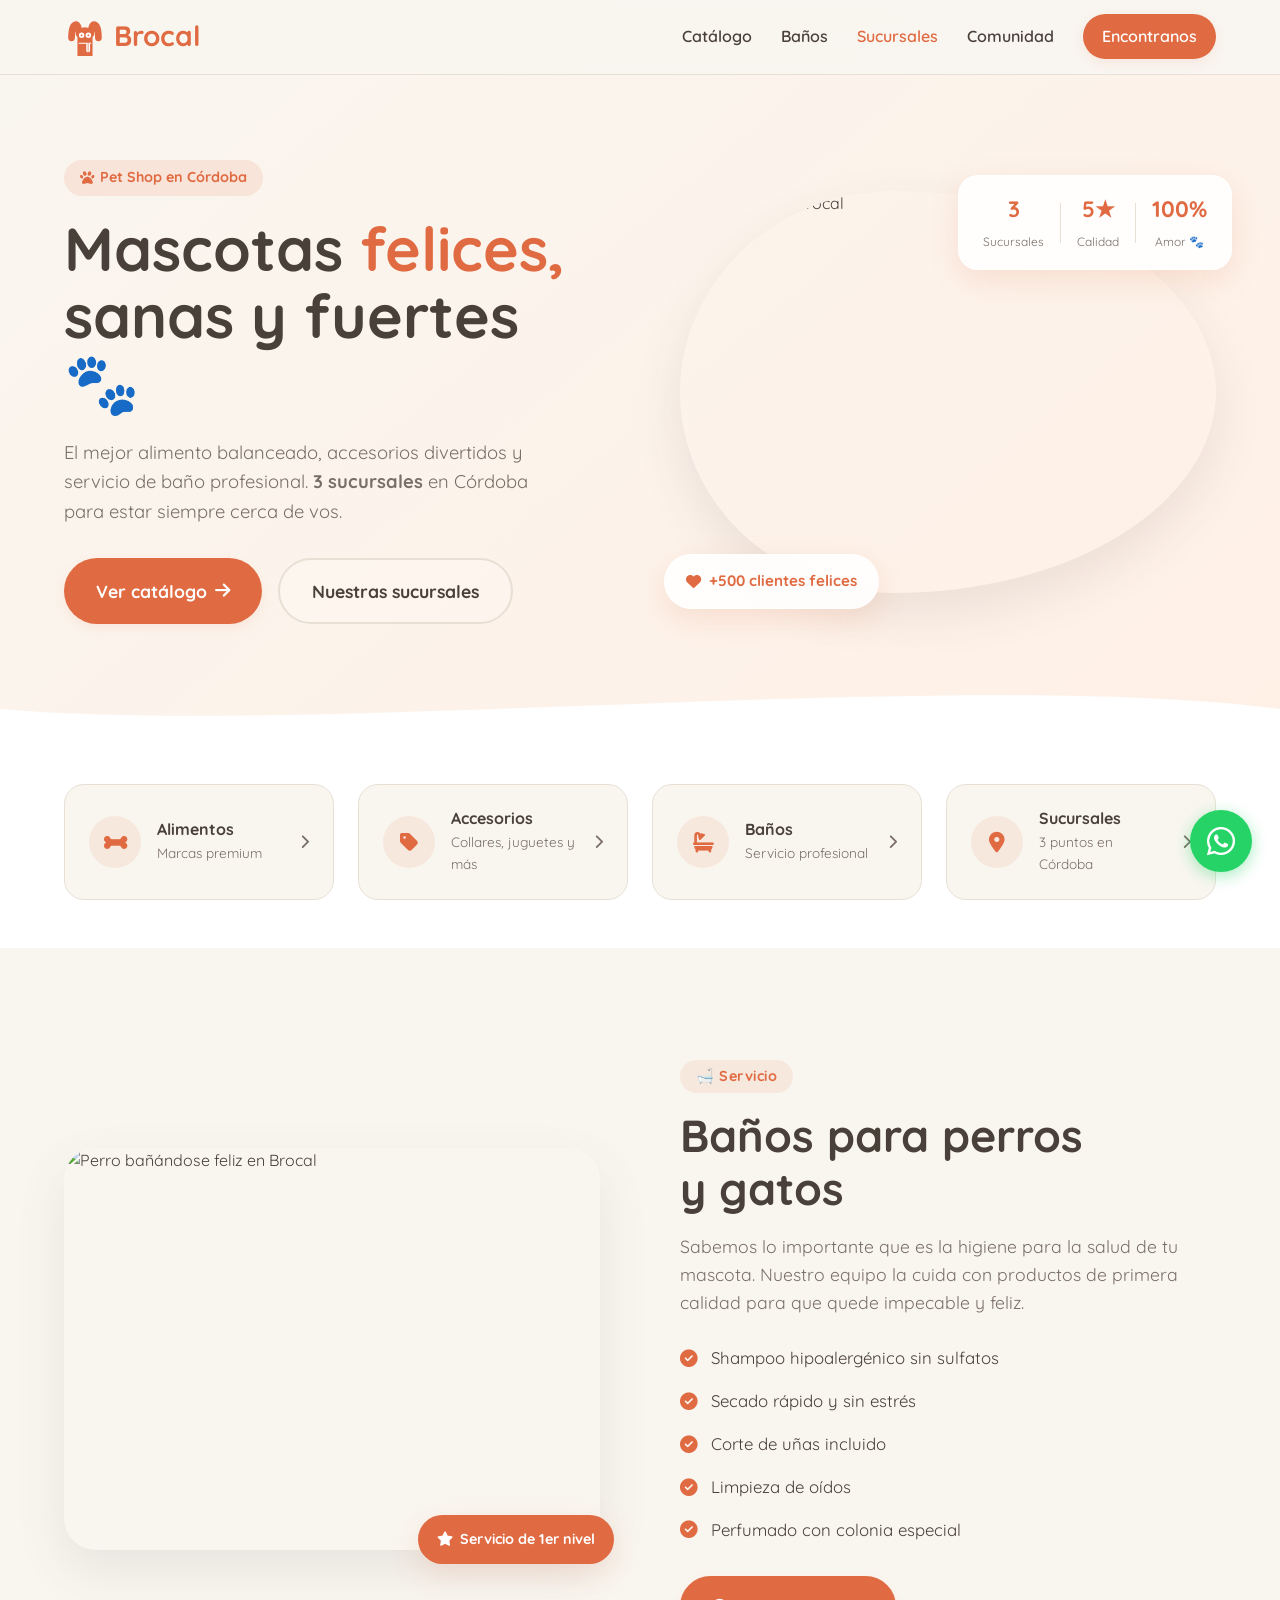
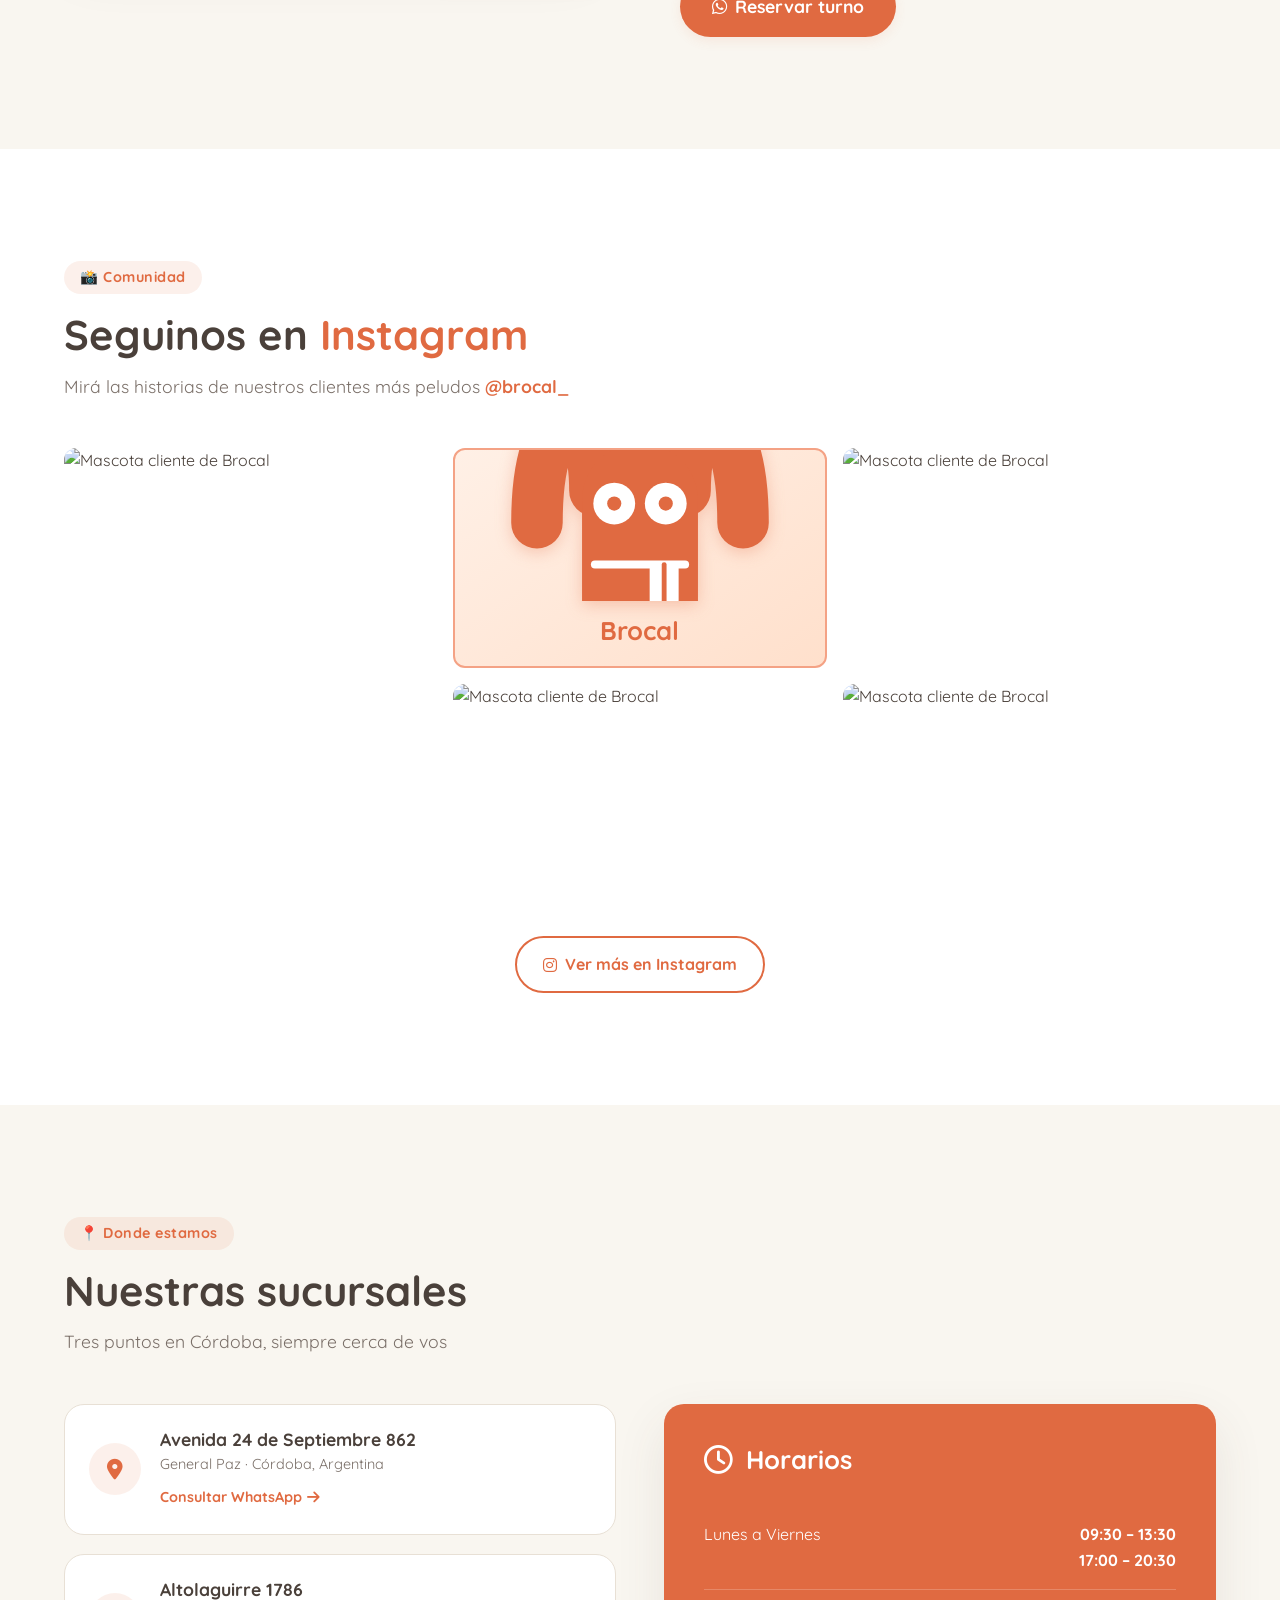
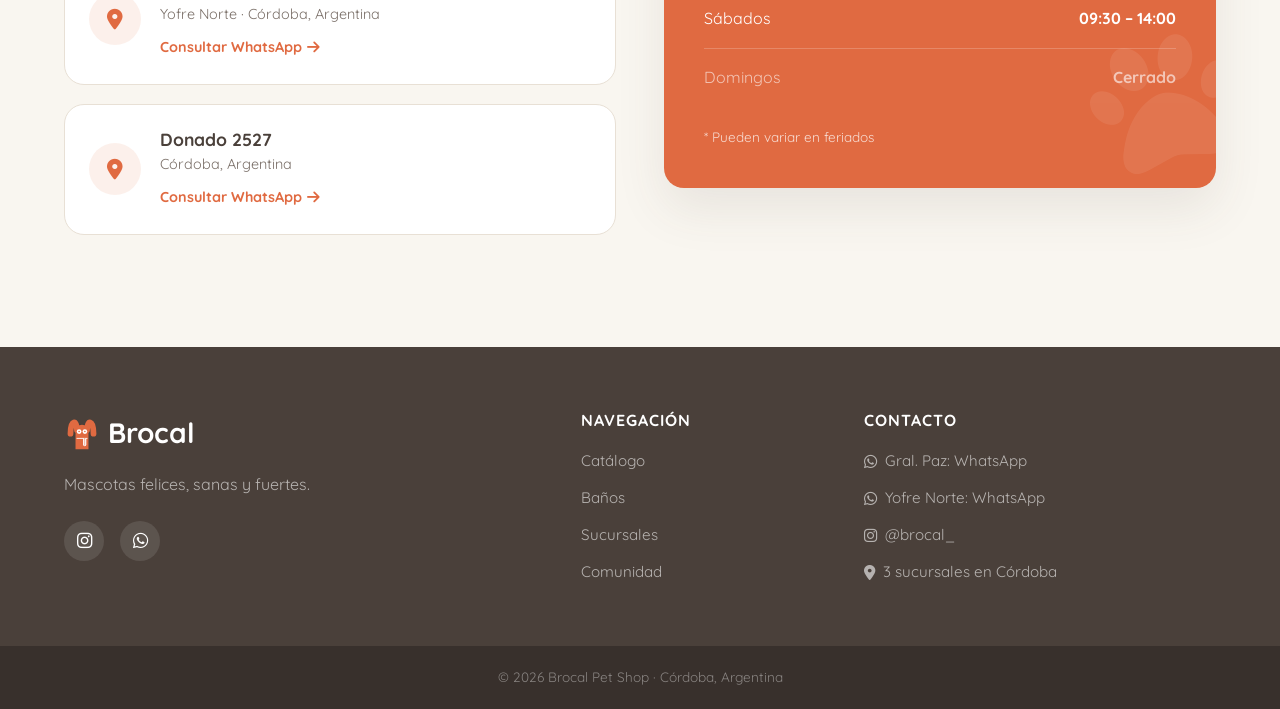
==== commit 0184dc73: "feat: contact updates by location, multiple whatsapp lines, address fix" ====
--- a/index.html
+++ b/index.html
@@ -14,11 +14,30 @@
 </head>
 <body>
 
-    <!-- Floating WhatsApp Button -->
-    <a href="https://wa.me/5493515188068?text=Hola%20Brocal!%20Vi%20su%20p%C3%A1gina%20y%20quiero%20consultar." class="floating-wa" target="_blank" rel="noopener noreferrer" aria-label="Escribinos por WhatsApp">
-        <i class="fab fa-whatsapp"></i>
-        <span class="wa-tooltip">¡Escribinos!</span>
-    </a>
+    <!-- Floating WhatsApp Button & Widget -->
+    <div class="floating-wa-container">
+        <div class="wa-popup-menu" id="wa-popup-menu">
+            <div class="wa-popup-header">Escribinos a:</div>
+            <a href="https://wa.me/message/OGU4DIPMRQ4FO1" target="_blank" class="wa-popup-item">
+                <i class="fab fa-whatsapp"></i>
+                <div>
+                    <strong>General Paz</strong>
+                    <span>Sucursal 24 de Septiembre</span>
+                </div>
+            </a>
+            <a href="https://wa.me/5493513089345" target="_blank" class="wa-popup-item">
+                <i class="fab fa-whatsapp"></i>
+                <div>
+                    <strong>Yofre Norte</strong>
+                    <span>Sucursal Altolaguirre</span>
+                </div>
+            </a>
+        </div>
+        <button class="floating-wa" id="floating-wa-btn" aria-label="Escribinos por WhatsApp">
+            <i class="fab fa-whatsapp"></i>
+            <span class="wa-tooltip">¡Escribinos!</span>
+        </button>
+    </div>
 
     <!-- Navbar -->
     <header class="navbar" id="navbar">
@@ -187,17 +206,17 @@
                         <div class="branch-card">
                             <div class="branch-icon"><i class="fas fa-map-marker-alt"></i></div>
                             <div class="branch-info">
-                                <h3>24 de Septiembre 859</h3>
-                                <p>Córdoba, Argentina</p>
-                                <a href="https://wa.me/5493515188068?text=Hola!%20Consulta%20sobre%20la%20sucursal%20de%2024%20de%20Septiembre" target="_blank" class="branch-cta">Consultar <i class="fas fa-arrow-right"></i></a>
+                                <h3>Avenida 24 de Septiembre 862</h3>
+                                <p>General Paz · Córdoba, Argentina</p>
+                                <a href="https://wa.me/message/OGU4DIPMRQ4FO1" target="_blank" class="branch-cta">Consultar WhatsApp <i class="fas fa-arrow-right"></i></a>
                             </div>
                         </div>
                         <div class="branch-card">
                             <div class="branch-icon"><i class="fas fa-map-marker-alt"></i></div>
                             <div class="branch-info">
                                 <h3>Altolaguirre 1786</h3>
-                                <p>Córdoba, Argentina</p>
-                                <a href="https://wa.me/5493515188068?text=Hola!%20Consulta%20sobre%20la%20sucursal%20de%20Altolaguirre" target="_blank" class="branch-cta">Consultar <i class="fas fa-arrow-right"></i></a>
+                                <p>Yofre Norte · Córdoba, Argentina</p>
+                                <a href="https://wa.me/5493513089345" target="_blank" class="branch-cta">Consultar WhatsApp <i class="fas fa-arrow-right"></i></a>
                             </div>
                         </div>
                         <div class="branch-card">
@@ -205,7 +224,7 @@
                             <div class="branch-info">
                                 <h3>Donado 2527</h3>
                                 <p>Córdoba, Argentina</p>
-                                <a href="https://wa.me/5493515188068?text=Hola!%20Consulta%20sobre%20la%20sucursal%20de%20Donado" target="_blank" class="branch-cta">Consultar <i class="fas fa-arrow-right"></i></a>
+                                <a href="https://wa.me/message/OGU4DIPMRQ4FO1" target="_blank" class="branch-cta">Consultar WhatsApp <i class="fas fa-arrow-right"></i></a>
                             </div>
                         </div>
                     </div>
@@ -261,7 +280,8 @@
 
             <div class="footer-contact">
                 <h4>Contacto</h4>
-                <a href="https://wa.me/5493515188068" target="_blank"><i class="fab fa-whatsapp"></i> +54 9 351 518-8068</a>
+                <a href="https://wa.me/message/OGU4DIPMRQ4FO1" target="_blank"><i class="fab fa-whatsapp"></i> Gral. Paz: WhatsApp</a>
+                <a href="https://wa.me/5493513089345" target="_blank"><i class="fab fa-whatsapp"></i> Yofre Norte: WhatsApp</a>
                 <a href="https://instagram.com/brocal_" target="_blank"><i class="fab fa-instagram"></i> @brocal_</a>
                 <a href="#sucursales"><i class="fas fa-map-marker-alt"></i> 3 sucursales en Córdoba</a>
             </div>
--- a/style.css
+++ b/style.css
@@ -314,12 +314,45 @@
 }
 
 /* ── Floating WA ── */
+.floating-wa-container {
+    position: fixed; bottom: 28px; right: 28px;
+    z-index: 999; display: flex; flex-direction: column;
+    align-items: flex-end;
+}
+.wa-popup-menu {
+    background: #fff; border-radius: var(--radius-md);
+    box-shadow: var(--shadow-lg); border: 1.5px solid var(--clr-border);
+    padding: 1rem; margin-bottom: 12px; width: 260px;
+    display: none; flex-direction: column; gap: 0.8rem;
+    animation: slideUp 0.3s cubic-bezier(0.25, 0.8, 0.25, 1);
+}
+.wa-popup-menu.active { display: flex; }
+@keyframes slideUp {
+    from { opacity: 0; transform: translateY(12px); }
+    to { opacity: 1; transform: translateY(0); }
+}
+.wa-popup-header {
+    font-weight: 700; font-size: 0.9rem; color: var(--clr-text);
+    border-bottom: 1px solid var(--clr-border); padding-bottom: 0.5rem;
+    margin-bottom: 0.2rem;
+}
+.wa-popup-item {
+    display: flex; align-items: center; gap: 0.8rem;
+    padding: 0.6rem; border-radius: var(--radius-sm);
+    transition: var(--transition); background: var(--clr-bg);
+}
+.wa-popup-item:hover { background: #FFEFE5; }
+.wa-popup-item i { color: #25D366; font-size: 1.6rem; }
+.wa-popup-item div { display: flex; flex-direction: column; text-align: left; }
+.wa-popup-item strong { font-size: 0.95rem; color: var(--clr-text); line-height: 1.2; }
+.wa-popup-item span { font-size: 0.75rem; color: var(--clr-text-light); }
+
 .floating-wa {
-    position: fixed; bottom: 28px; right: 28px;
     width: 62px; height: 62px; background: #25D366; color: #fff;
     border-radius: 50%; display: flex; align-items: center; justify-content: center;
     font-size: 2rem; box-shadow: 0 4px 16px rgba(37,211,102,0.4);
-    z-index: 999; transition: var(--transition); animation: pulse 2.5s infinite;
+    transition: var(--transition); animation: pulse 2.5s infinite;
+    cursor: pointer; border: none; outline: none;
 }
 .floating-wa:hover { transform: scale(1.12); color: #fff; }
 .wa-tooltip {
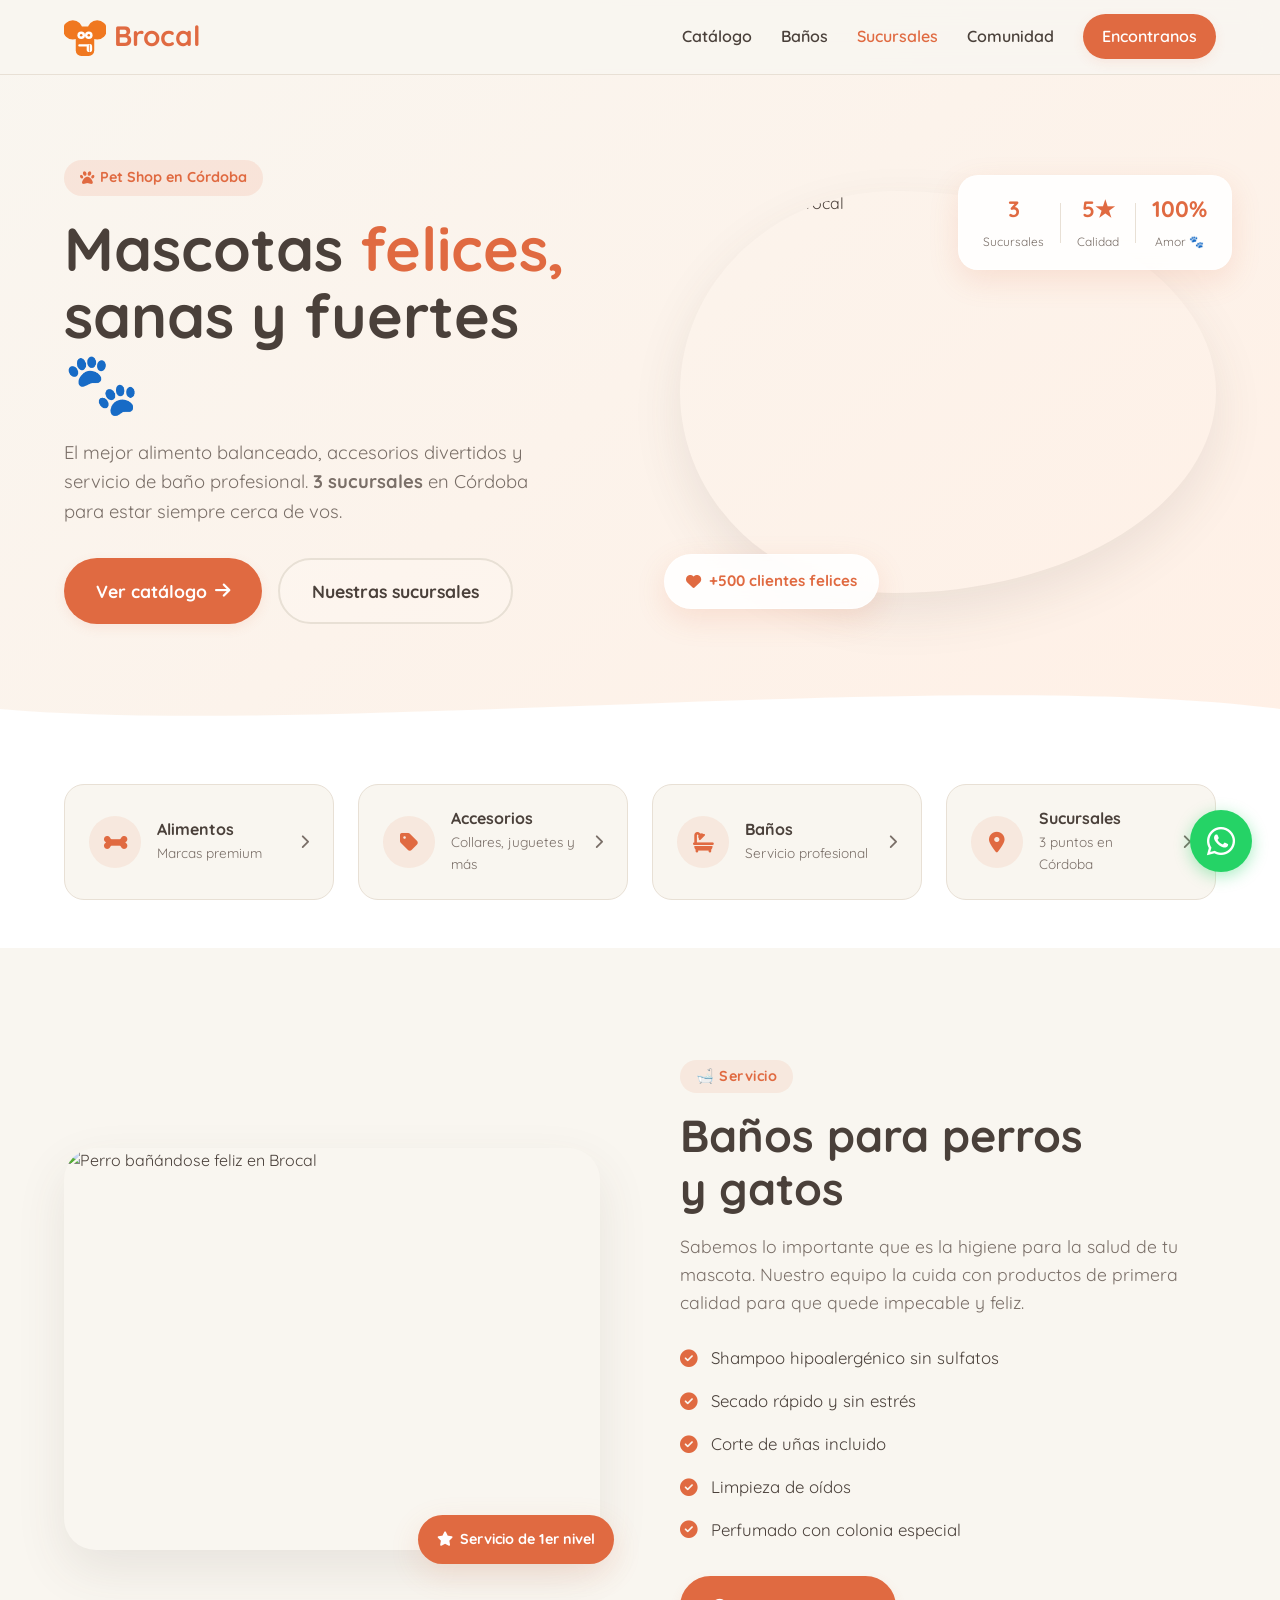
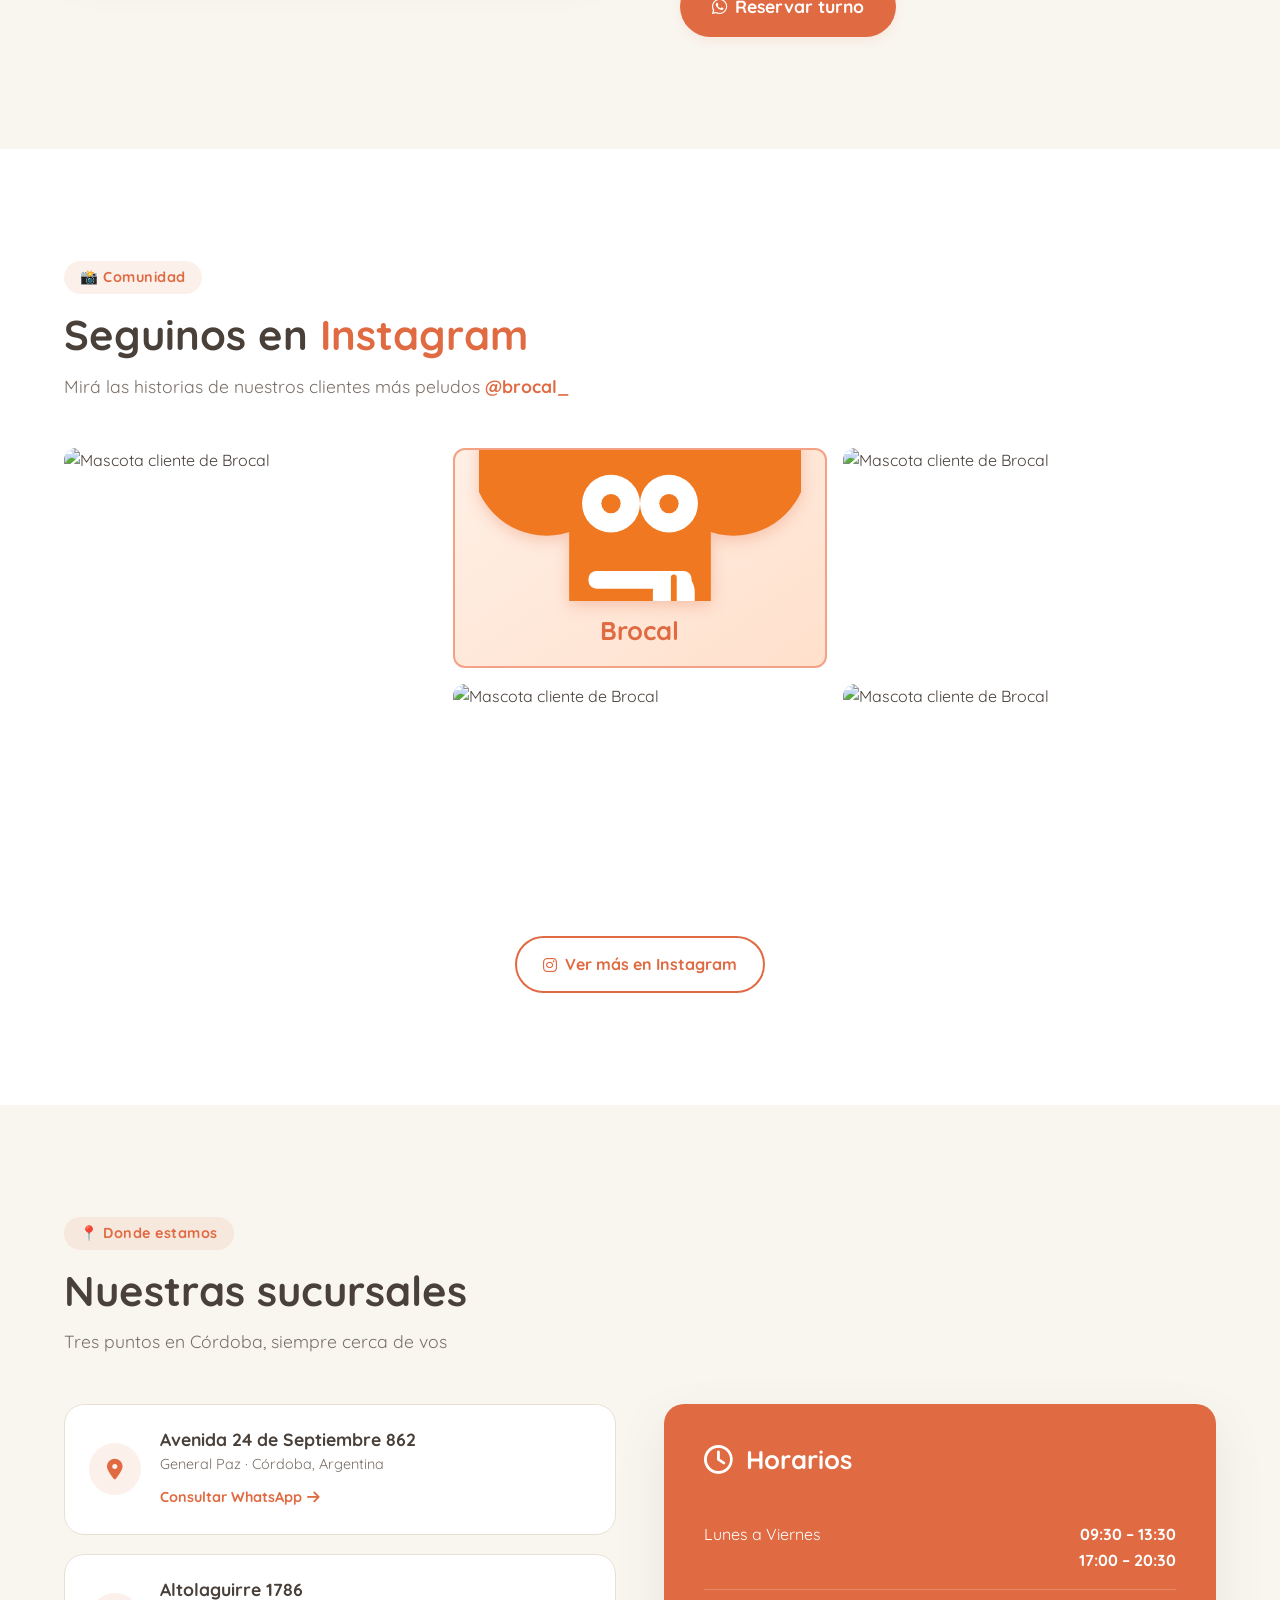
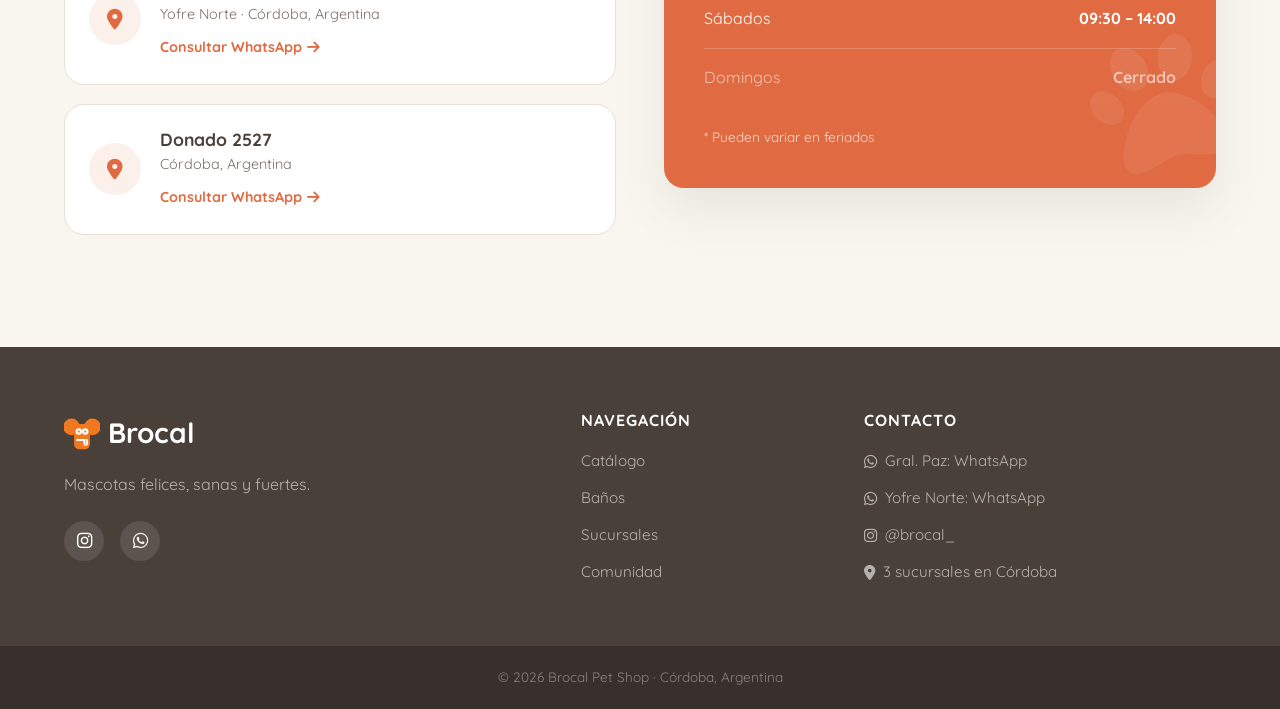
==== commit 4672fe8a: "feat: pixel-perfect logo from FB reference, favicon SVG, data update" ====
--- a/index.html
+++ b/index.html
@@ -3,6 +3,8 @@
 <head>
     <meta charset="UTF-8">
     <meta name="viewport" content="width=device-width, initial-scale=1.0">
+    <link rel="icon" type="image/svg+xml" href="favicon.svg">
+    <link rel="shortcut icon" href="favicon.svg">
     <title>Brocal | Mascotas felices, sanas y fuertes 🐾</title>
     <meta name="description" content="Brocal Pet Shop en Córdoba: Alimentos balanceados premium, accesorios para mascotas y servicio de baño profesional. 3 sucursales.">
     <meta name="keywords" content="pet shop cordoba, alimentos balanceados, accesorios mascotas, baños perros, brocal">
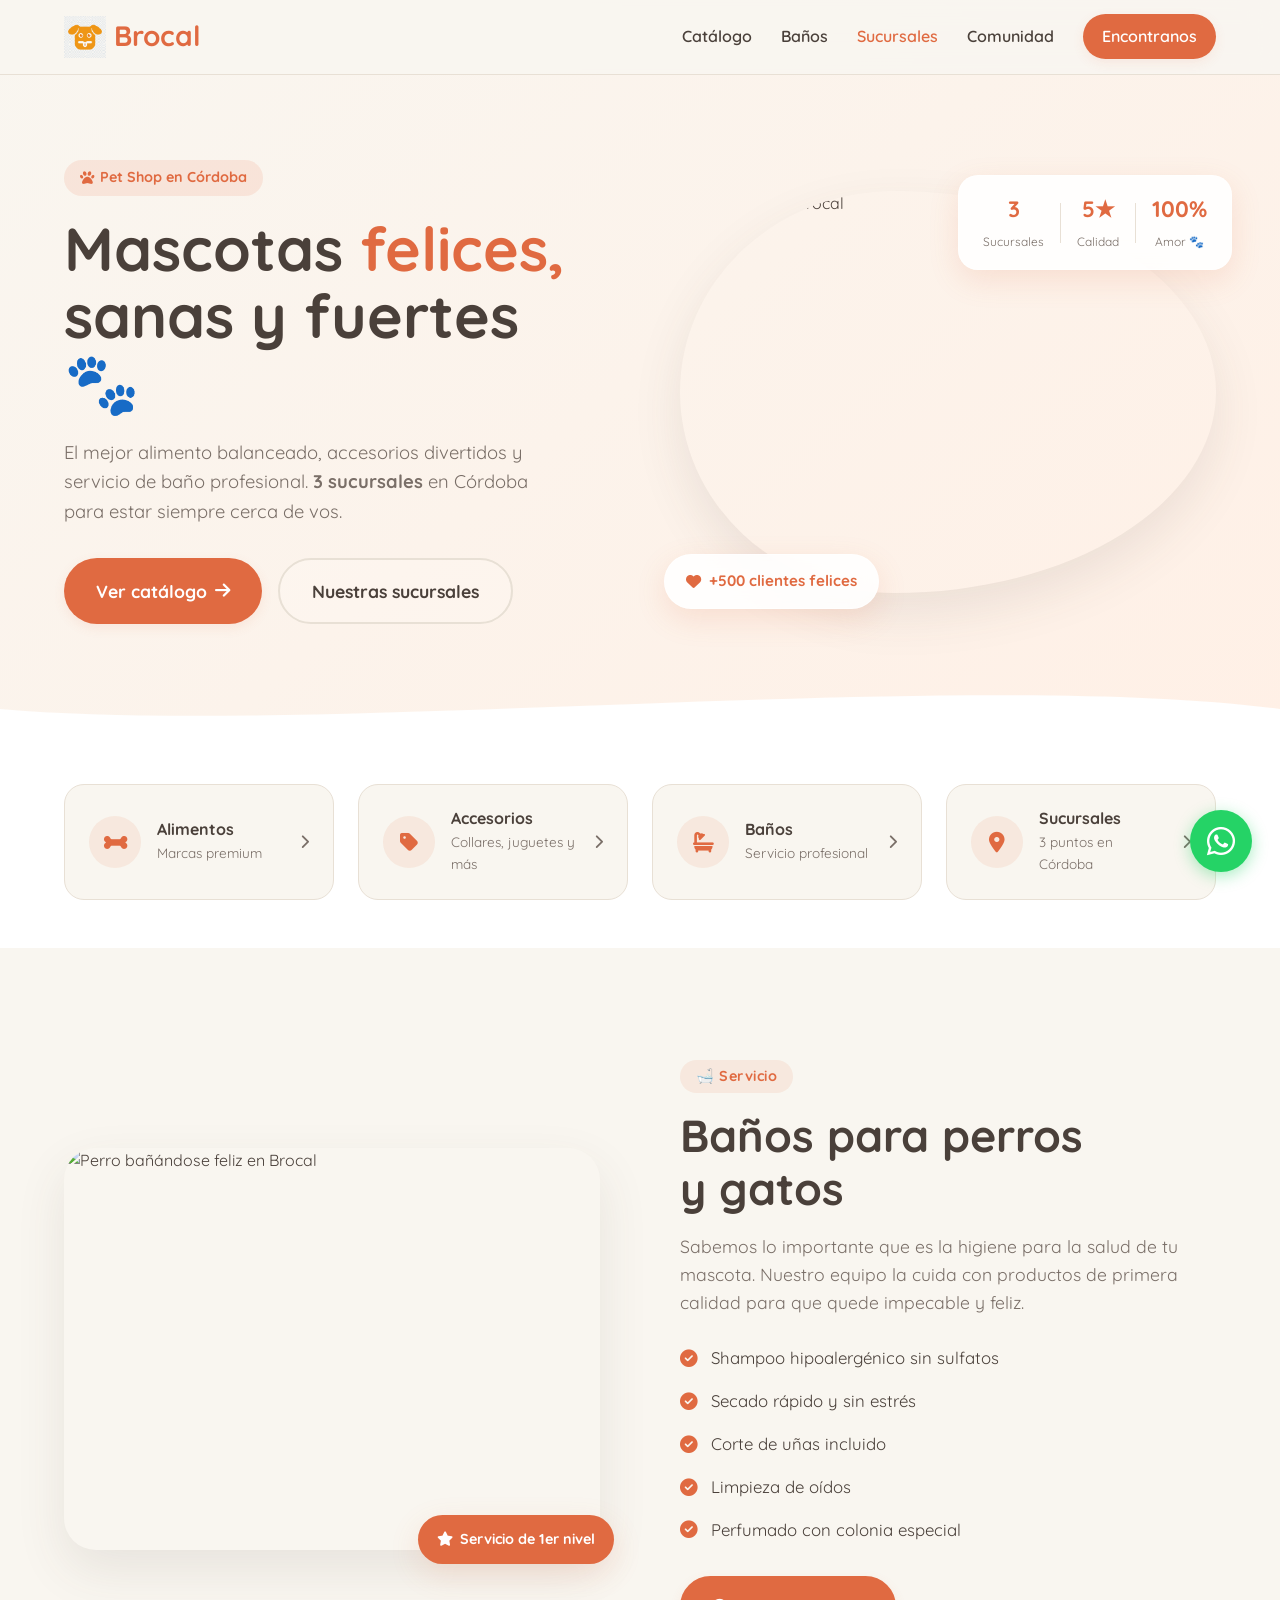
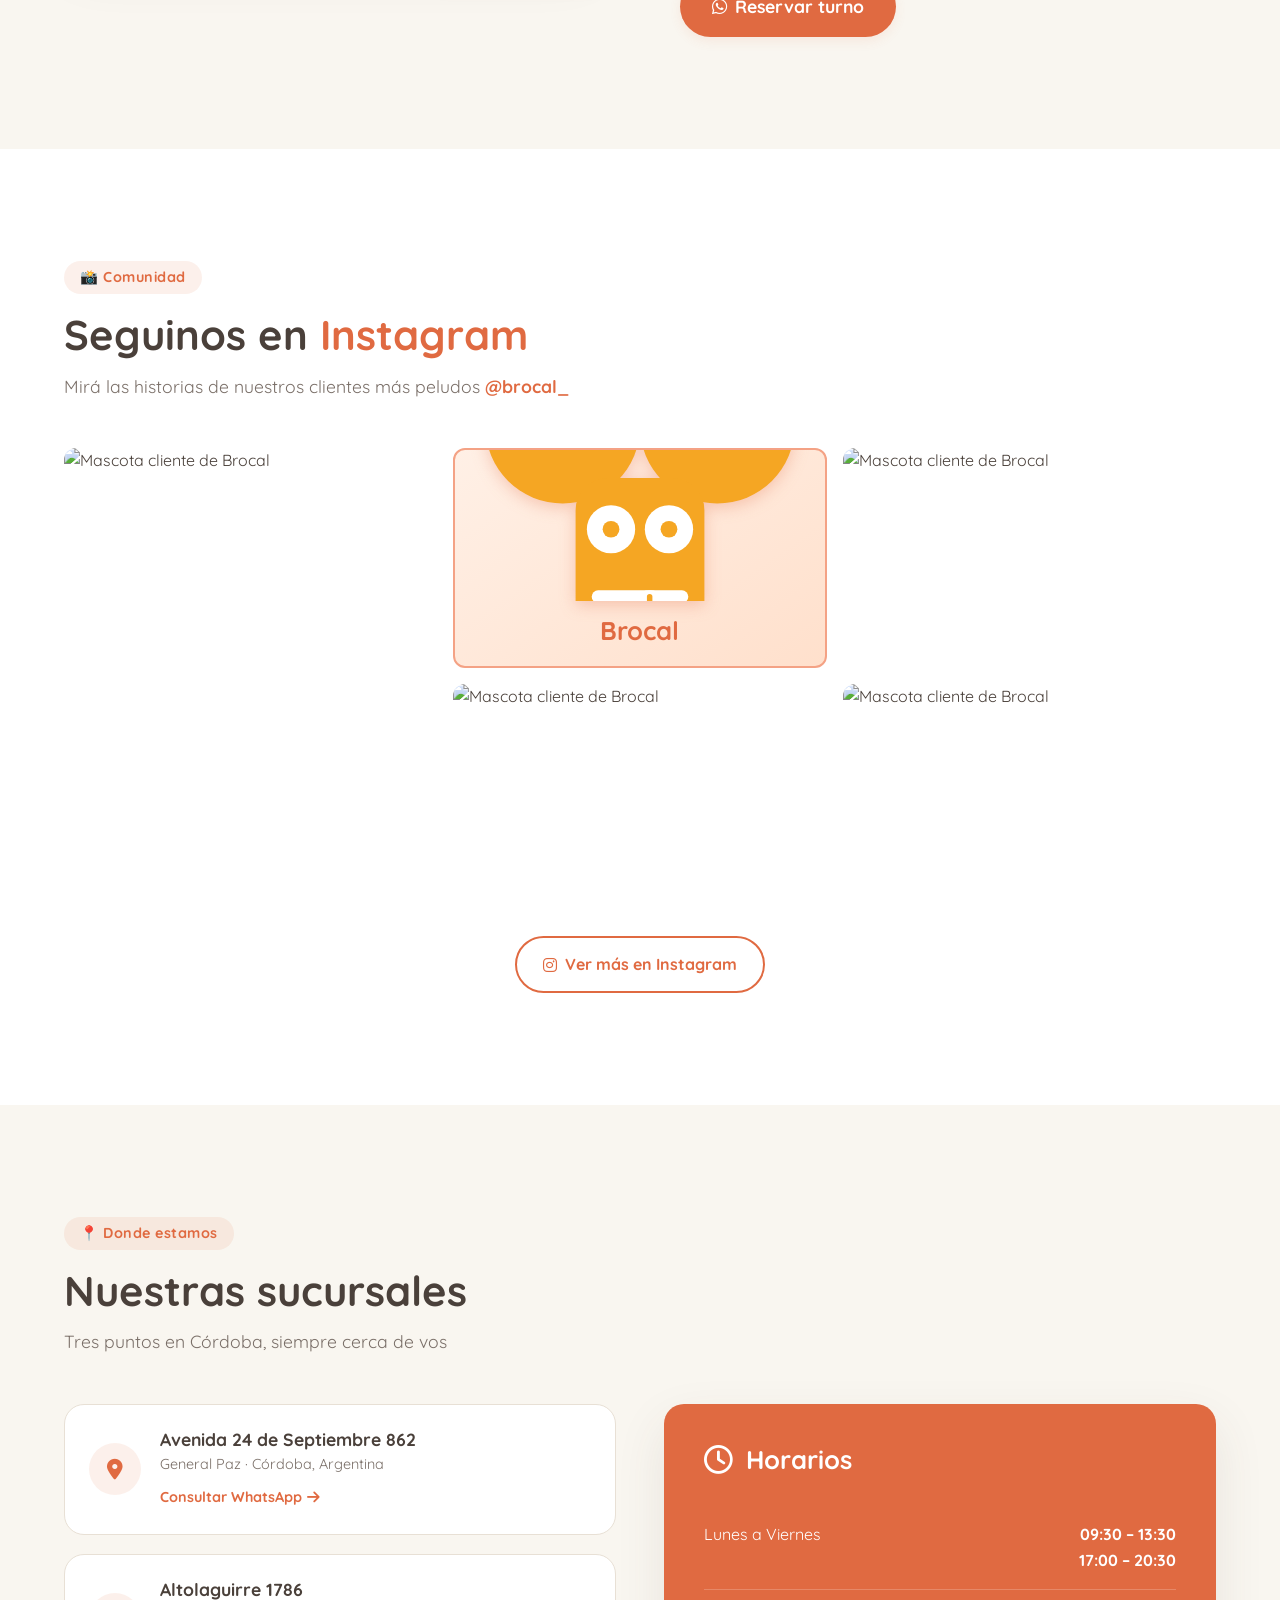
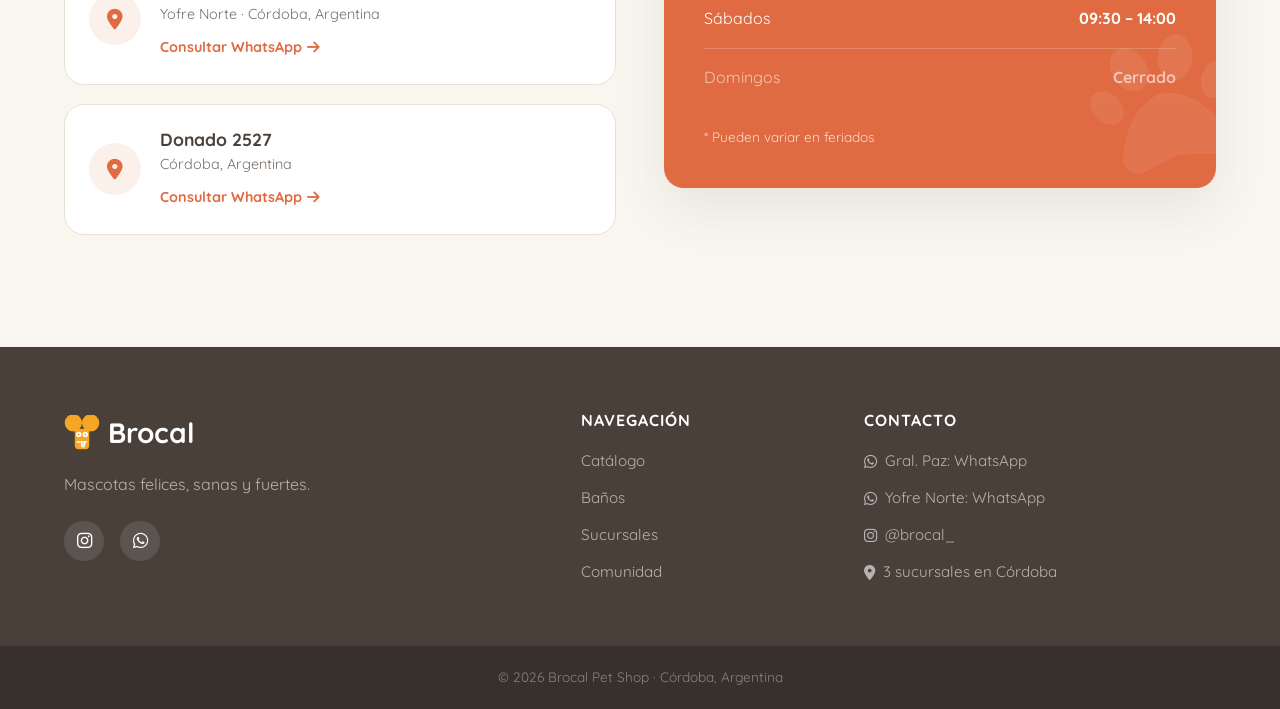
==== commit b0159edd: "fix: use provided original image as logo with transparent background" ====
--- a/index.html
+++ b/index.html
@@ -3,8 +3,8 @@
 <head>
     <meta charset="UTF-8">
     <meta name="viewport" content="width=device-width, initial-scale=1.0">
-    <link rel="icon" type="image/svg+xml" href="favicon.svg">
-    <link rel="shortcut icon" href="favicon.svg">
+    <link rel="icon" type="image/png" href="logo.png">
+    <link rel="shortcut icon" href="logo.png">
     <title>Brocal | Mascotas felices, sanas y fuertes 🐾</title>
     <meta name="description" content="Brocal Pet Shop en Córdoba: Alimentos balanceados premium, accesorios para mascotas y servicio de baño profesional. 3 sucursales.">
     <meta name="keywords" content="pet shop cordoba, alimentos balanceados, accesorios mascotas, baños perros, brocal">
@@ -45,7 +45,7 @@
     <header class="navbar" id="navbar">
         <div class="container nav-content">
             <a href="index.html" class="logo">
-                <img src="logo.svg" alt="Brocal Logo" class="logo-img">
+                <img src="logo.png" alt="Brocal Logo" class="logo-img">
                 <span class="logo-text">Brocal</span>
             </a>
             <nav class="nav-links" id="nav-links">
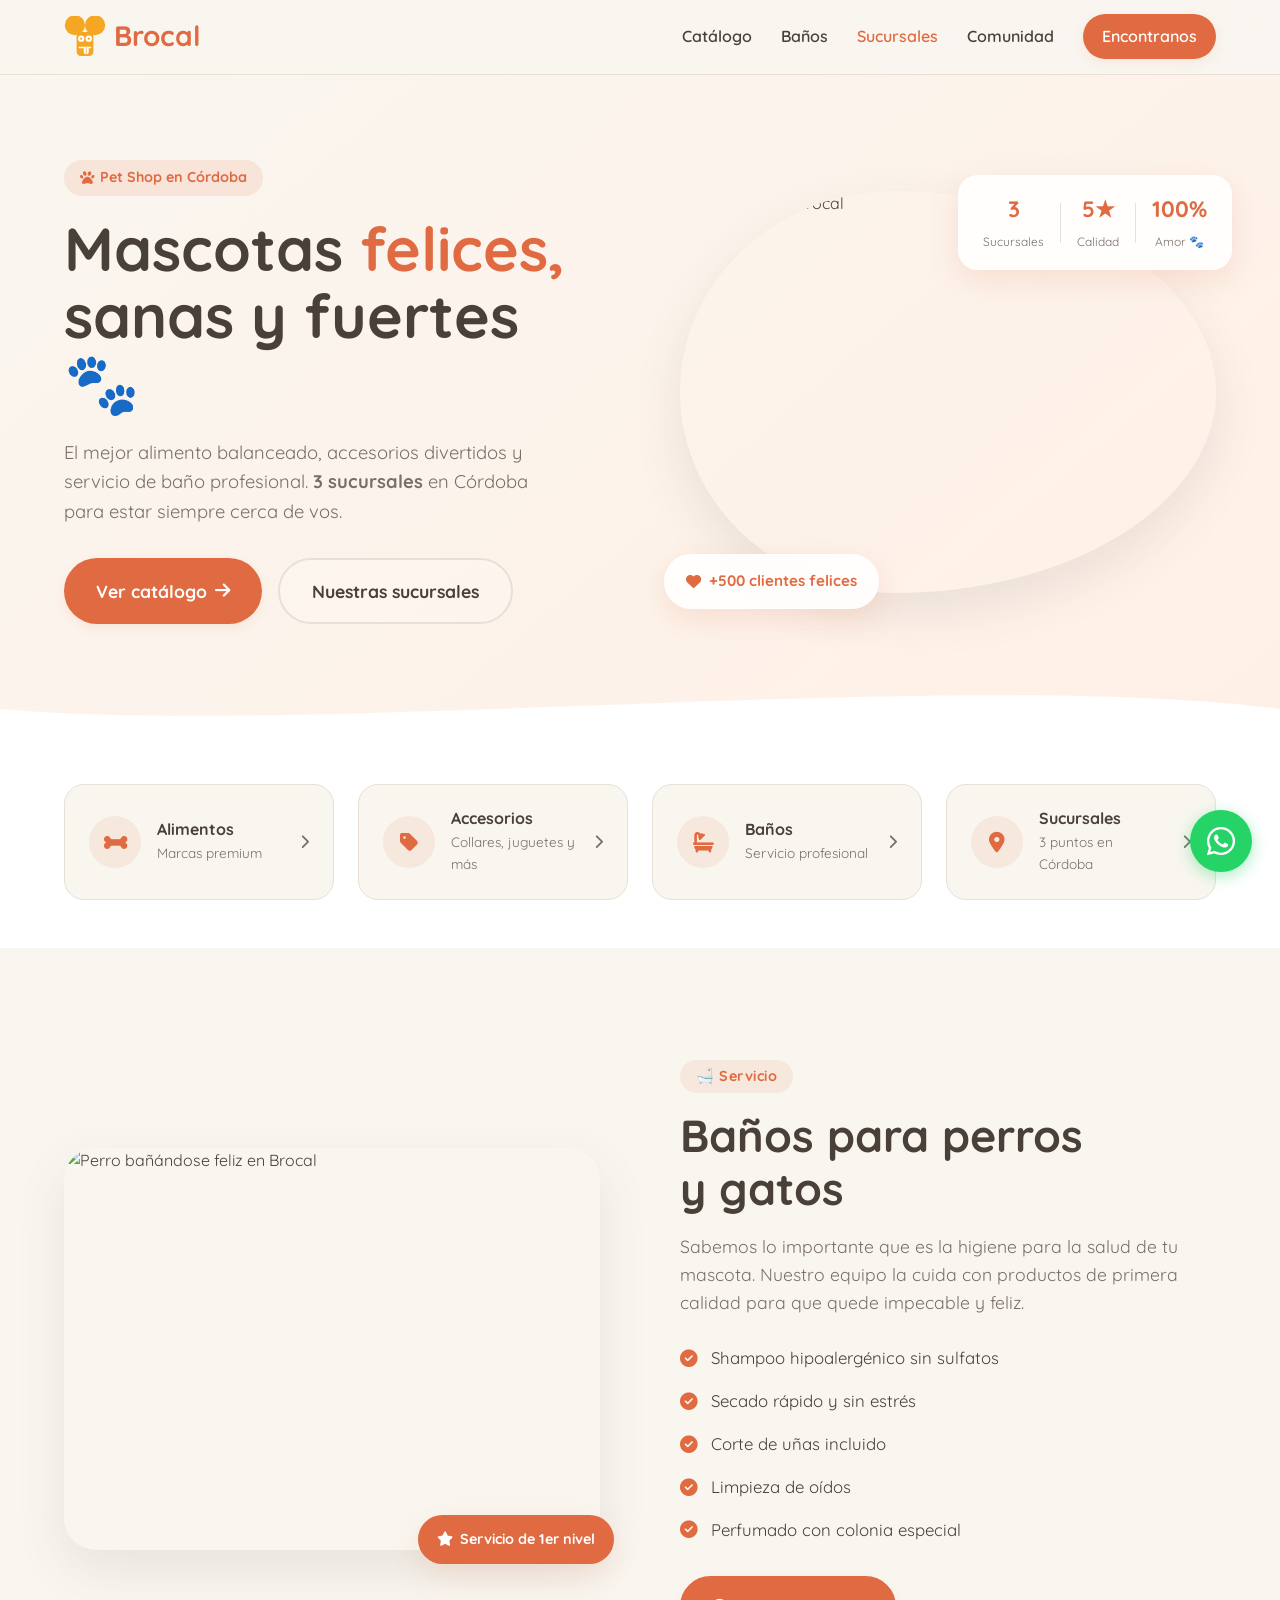
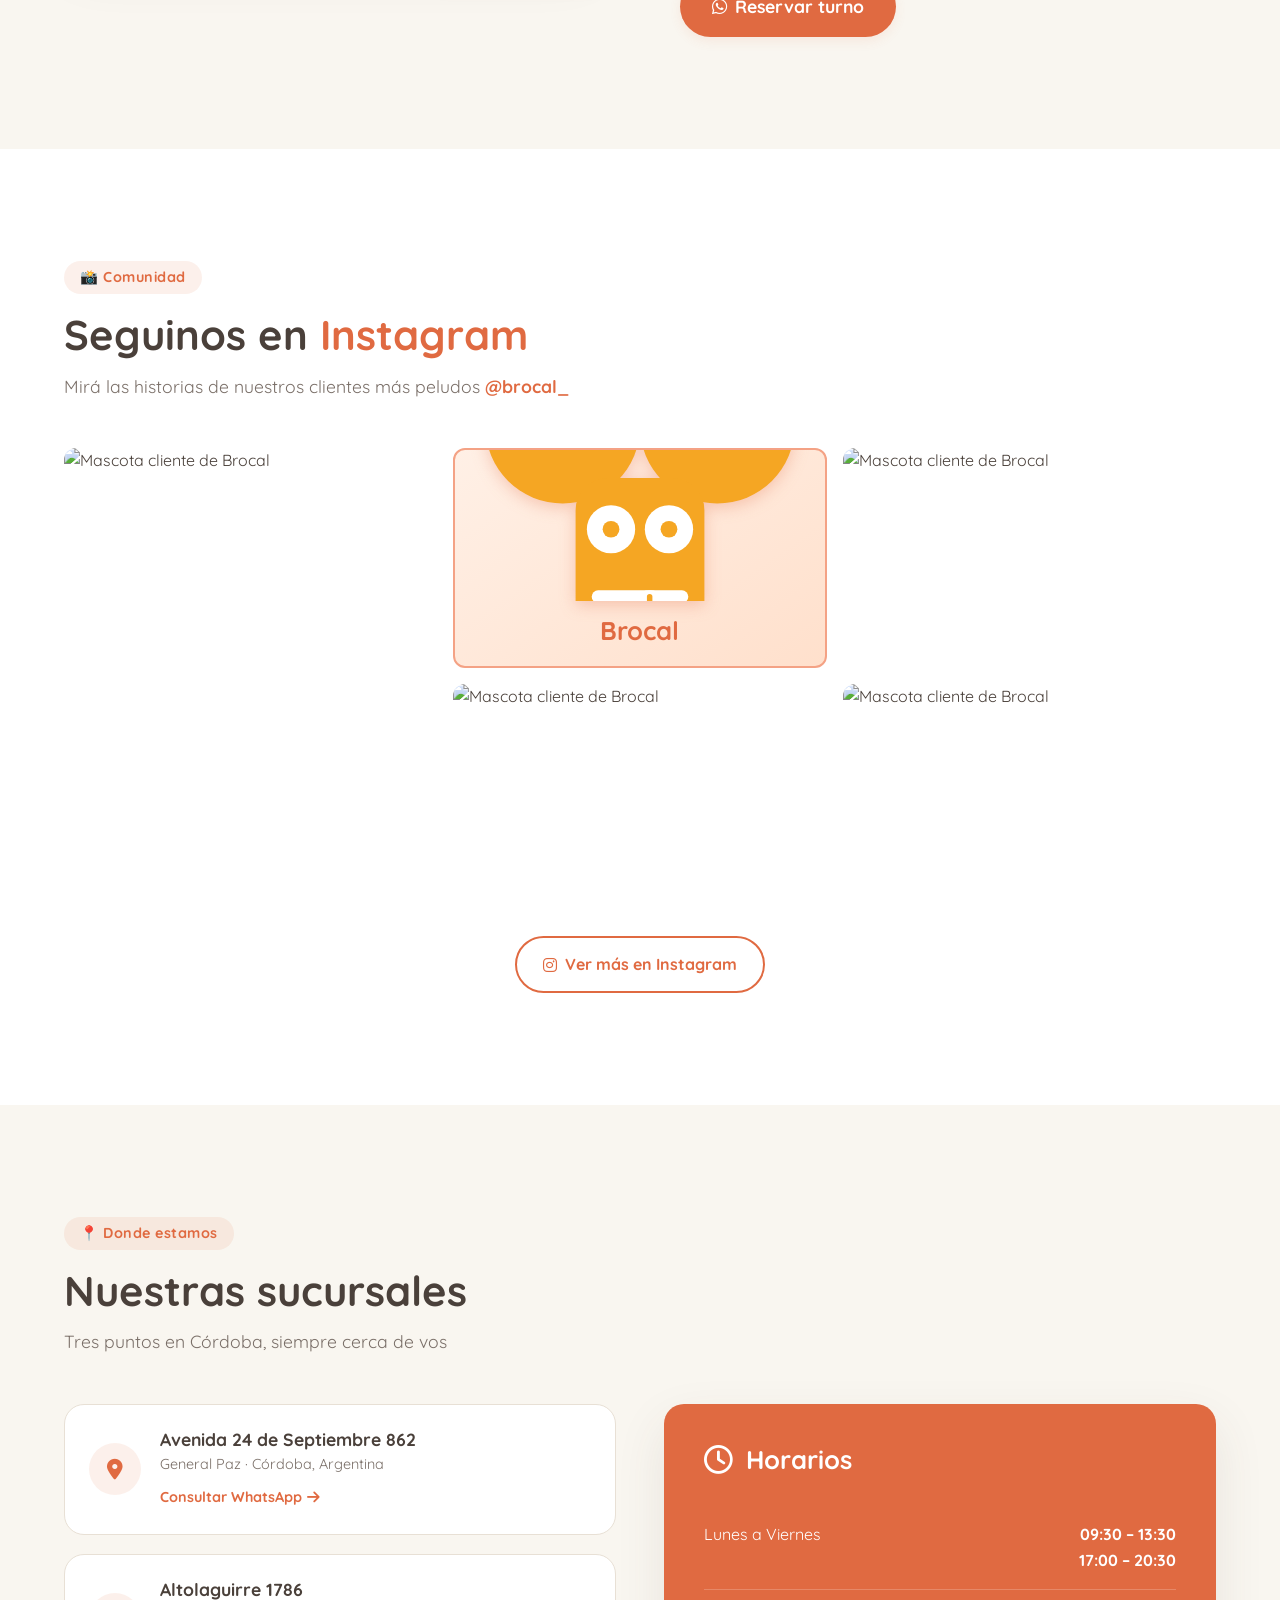
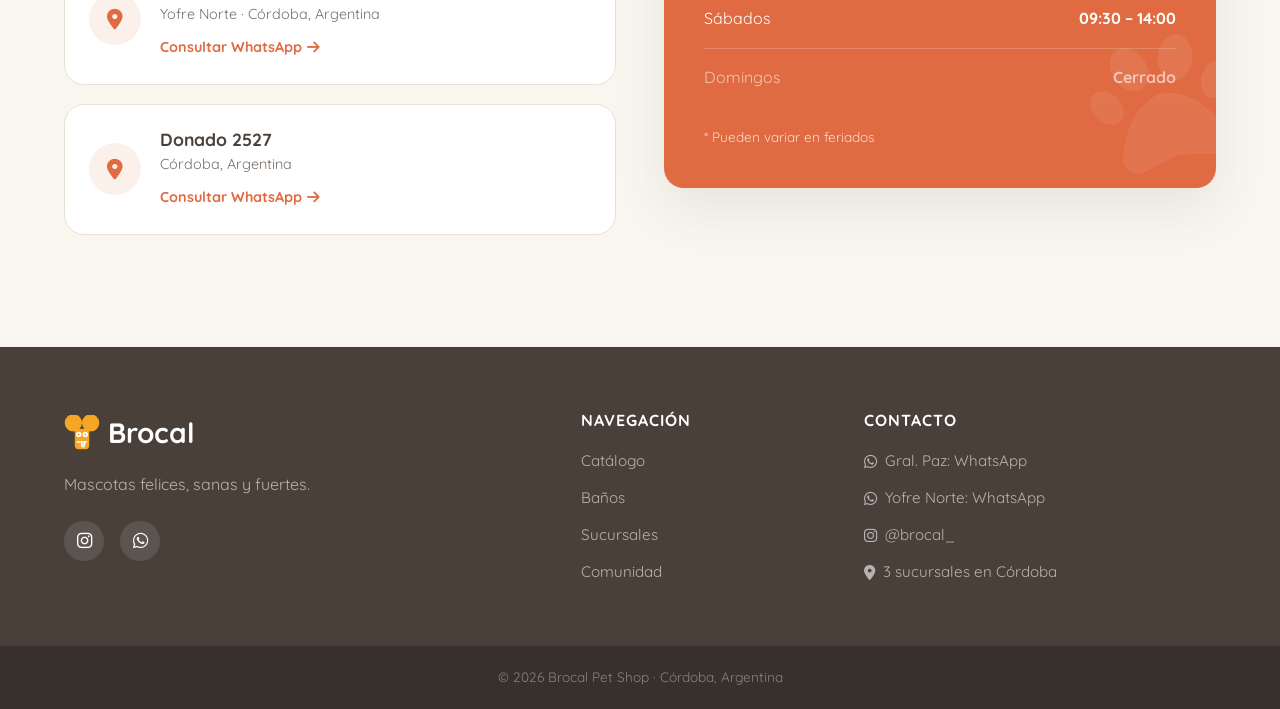
==== commit ccbf6cc0: "fix: restore pixel perfect SVG to eliminate white box and compression artifacts completely" ====
--- a/index.html
+++ b/index.html
@@ -3,8 +3,8 @@
 <head>
     <meta charset="UTF-8">
     <meta name="viewport" content="width=device-width, initial-scale=1.0">
-    <link rel="icon" type="image/png" href="logo.png">
-    <link rel="shortcut icon" href="logo.png">
+    <link rel="icon" type="image/svg+xml" href="favicon.svg">
+    <link rel="shortcut icon" href="favicon.svg">
     <title>Brocal | Mascotas felices, sanas y fuertes 🐾</title>
     <meta name="description" content="Brocal Pet Shop en Córdoba: Alimentos balanceados premium, accesorios para mascotas y servicio de baño profesional. 3 sucursales.">
     <meta name="keywords" content="pet shop cordoba, alimentos balanceados, accesorios mascotas, baños perros, brocal">
@@ -45,7 +45,7 @@
     <header class="navbar" id="navbar">
         <div class="container nav-content">
             <a href="index.html" class="logo">
-                <img src="logo.png" alt="Brocal Logo" class="logo-img">
+                <img src="logo.svg" alt="Brocal Logo" class="logo-img">
                 <span class="logo-text">Brocal</span>
             </a>
             <nav class="nav-links" id="nav-links">
